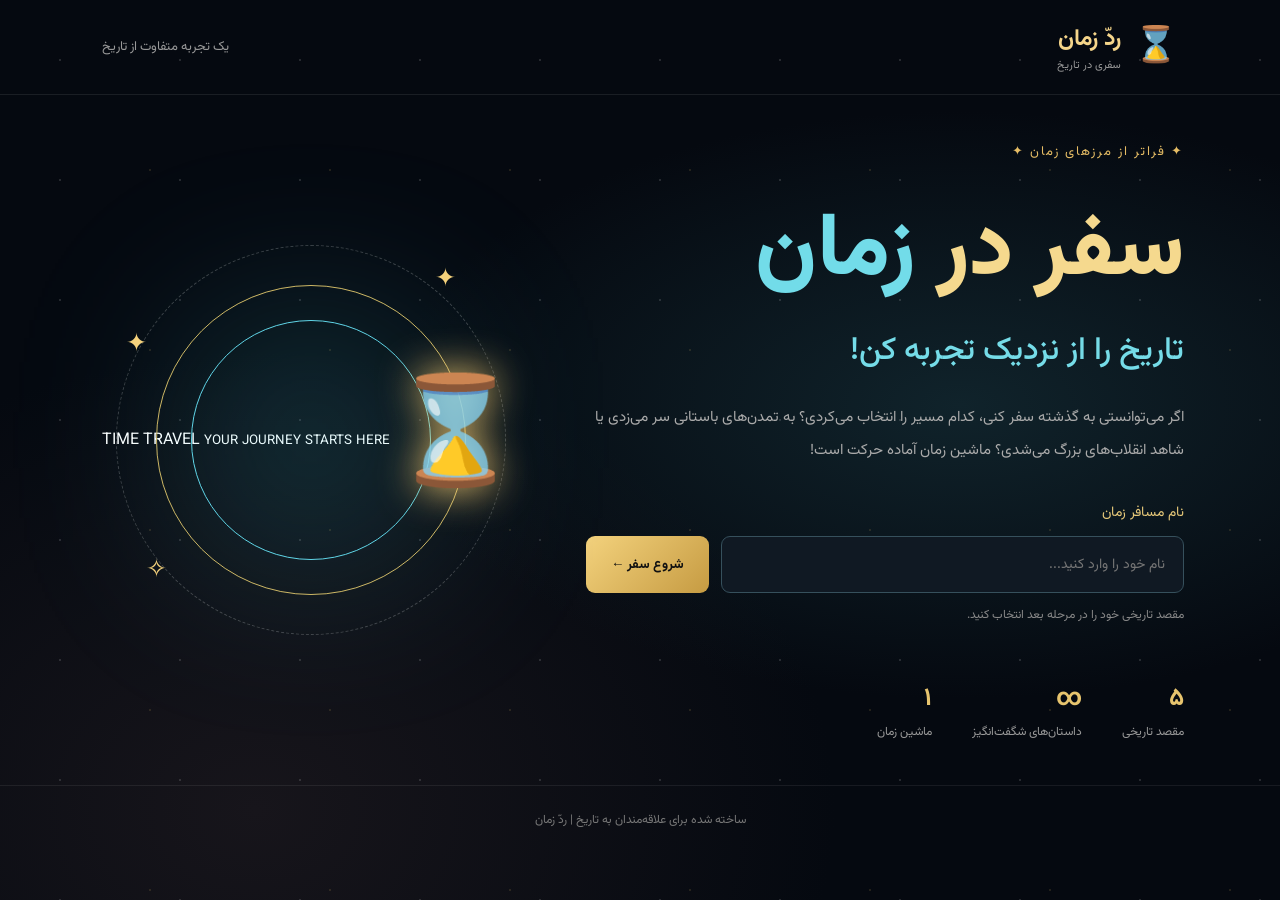
==== index.html @ 2ddf68c1 "stsrt" ====
<!DOCTYPE html>
<html lang="fa" dir="rtl">
<head>
    <meta charset="UTF-8">
    <meta name="viewport" content="width=device-width, initial-scale=1.0">

    <title>ردّ زمان | سفر در تاریخ</title>

    <link rel="stylesheet" href="style.css">
    <script src="javascript/welcome.js" defer></script>
</head>
<style>
    @import url('https://fonts.googleapis.com/css2?family=Vazirmatn:wght@400;500;600;700;800&display=swap');

* {
    margin: 0;
    padding: 0;
    box-sizing: border-box;
}

body {
    font-family: 'Vazirmatn', Tahoma, sans-serif;
    background:
        radial-gradient(ellipse at 75% 45%, #10232b 0%, transparent 42%),
        radial-gradient(ellipse at 20% 90%, #17151b 0%, transparent 40%),
        #050910;

    color: #fff;
    min-height: 100vh;
    overflow-x: hidden;
    position: relative;
}

/* پس زمینه ستاره ای */

body::before {
    content: "";
    position: fixed;
    inset: 0;

    background-image:
        radial-gradient(#ffffff70 1px, transparent 1px),
        radial-gradient(#eac66a70 1px, transparent 1px);

    background-size: 120px 120px, 180px 180px;
    background-position: 0 0, 60px 80px;

    opacity: .3;
    pointer-events: none;
}

/* هدر */

.welcome-header {
    height: 95px;
    padding: 0 8%;
    display: flex;
    justify-content: space-between;
    align-items: center;
    border-bottom: 1px solid #ffffff16;
    position: relative;
    z-index: 2;
}

.brand {
    display: flex;
    align-items: center;
    gap: 13px;
    text-decoration: none;
    color: #f5d58a;
}

.brand-icon {
    font-size: 35px;
}

.brand strong {
    display: block;
    font-size: 23px;
}

.brand small {
    display: block;
    color: #999;
    font-size: 11px;
}

.header-text {
    color: #999;
    font-size: 13px;
}

/* محتوای اصلی */

.welcome-container {
    width: 85%;
    max-width: 1250px;
    min-height: 690px;
    margin: auto;

    display: flex;
    align-items: center;
    justify-content: space-between;
    gap: 60px;

    position: relative;
    z-index: 1;
}

.welcome-content {
    flex: 1;
    max-width: 620px;
}

.eyebrow {
    color: #e6bd65;
    font-size: 13px;
    letter-spacing: 2px;
}

.welcome-content h1 {
    font-size: clamp(50px, 7vw, 88px);
    font-weight: 800;
    margin: 20px 0 5px;
    color: #f5d98e;
}

.welcome-content h1 span {
    color: #72dce9;
}

.welcome-content h2 {
    color: #75dce8;
    font-size: clamp(22px, 3vw, 32px);
    font-weight: 500;
    margin-bottom: 25px;
}

.description {
    color: #aaa;
    font-size: 15px;
    line-height: 2.2;
    margin-bottom: 35px;
}

/* فرم */

#welcomeForm label {
    display: block;
    margin-bottom: 12px;
    color: #e6c879;
    font-size: 14px;
}

.input-group {
    display: flex;
    gap: 12px;
}

.input-group input {
    flex: 1;
    min-width: 0;
    height: 57px;

    background: #101923;
    border: 1px solid #36505c;
    border-radius: 9px;

    color: white;
    padding: 0 18px;
    font-family: inherit;
    font-size: 14px;

    outline: none;
    transition: .3s;
}

.input-group input:focus {
    border-color: #71dce8;
    box-shadow: 0 0 15px #71dce830;
}

.input-group button {
    height: 57px;
    padding: 0 25px;

    background: linear-gradient(135deg, #f3d27d, #c69b42);
    border: none;
    border-radius: 9px;

    color: #111;
    font-family: inherit;
    font-weight: 700;
    cursor: pointer;

    transition: .3s;
}

.input-group button:hover {
    transform: translateY(-4px);
    box-shadow: 0 8px 25px #d8ad5140;
}

.input-group button span {
    margin-right: 8px;
}

#message {
    color: #888;
    font-size: 12px;
    margin-top: 13px;
}

/* آمار */

.features {
    display: flex;
    gap: 40px;
    margin-top: 55px;
}

.features div {
    display: flex;
    flex-direction: column;
    gap: 5px;
}

.features strong {
    color: #e7c46e;
    font-size: 25px;
}

.features span {
    color: #999;
    font-size: 12px;
}

/* ساعت متحرک */

.time-visual {
    width: 430px;
    height: 430px;
    flex-shrink: 0;

    display: flex;
    align-items: center;
    justify-content: center;

    position: relative;
}

.clock-glow {
    position: absolute;
    width: 210px;
    height: 210px;
    background: #4ed8e8;
    filter: blur(100px);
    opacity: .25;
}

.hourglass {
    font-size: 105px;
    z-index: 2;

    filter: drop-shadow(0 0 20px #f4ca70);

    animation: hourglassMove 4s ease-in-out infinite;
}

/* حلقه ها */

.orbit {
    position: absolute;
    border: 1px solid #62d5e7;
    border-radius: 50%;
}

.orbit-one {
    width: 240px;
    height: 240px;
    animation: rotate 12s linear infinite;
}

.orbit-two {
    width: 310px;
    height: 310px;
    border-color: #d5b65e;
    animation: rotateReverse 17s linear infinite;
}

.orbit-three {
    width: 390px;
    height: 390px;
    border-style: dashed;
    border-color: #ffffff35;
    animation: rotate 30s linear infinite;
}

/* ستاره های شناور */

.floating-star {
    position: absolute;
    color: #f5d27c;
    font-size: 25px;
    animation: float 3s ease-in-out infinite;
}

.star-one {
    top: 35px;
    right: 70px;
}

.star-two {
    bottom: 65px;
    left: 50px;
    animation-delay: 1s;
}

.star-three {
    top: 100px;
    left: 30px;
    animation-delay: 2s;
}

/* انیمیشن ها */

@keyframes rotate {
    from {
        transform: rotate(0deg);
    }

    to {
        transform: rotate(360deg);
    }
}

@keyframes rotateReverse {
    from {
        transform: rotate(360deg);
    }

    to {
        transform: rotate(0deg);
    }
}

@keyframes hourglassMove {
    0%, 100% {
        transform: translateY(0) rotate(-8deg);
    }

    50% {
        transform: translateY(-18px) rotate(8deg);
    }
}

@keyframes float {
    0%, 100% {
        transform: translateY(0);
        opacity: .5;
    }

    50% {
        transform: translateY(-18px);
        opacity: 1;
    }
}

/* پایین صفحه */

footer {
    text-align: center;
    padding: 25px;
    color: #777;
    font-size: 12px;
    border-top: 1px solid #ffffff12;
}

/* موبایل و تبلت */

@media (max-width: 900px) {

    .welcome-container {
        flex-direction: column-reverse;
        justify-content: center;
        text-align: center;
        padding: 60px 0;
        gap: 30px;
    }

    .time-visual {
        width: 300px;
        height: 300px;
    }

    .orbit-one {
        width: 170px;
        height: 170px;
    }

    .orbit-two {
        width: 230px;
        height: 230px;
    }

    .orbit-three {
        width: 280px;
        height: 280px;
    }

    .hourglass {
        font-size: 75px;
    }

    .features {
        justify-content: center;
        gap: 25px;
    }

}

@media (max-width: 550px) {

    .welcome-header {
        padding: 0 5%;
        height: 75px;
    }

    .header-text {
        display: none;
    }

    .welcome-container {
        width: 90%;
    }

    .welcome-content h1 {
        font-size: 48px;
    }

    .welcome-content h2 {
        font-size: 21px;
    }

    .description {
        font-size: 13px;
    }

    .input-group {
        flex-direction: column;
    }

    .input-group button {
        width: 100%;
    }

    .features {
        gap: 20px;
    }

    .features strong {
        font-size: 21px;
    }

    .features span {
        font-size: 10px;
    }

}
</style>

<body>

    <header class="welcome-header">
        <a href="welcome.html" class="brand">
            <span class="brand-icon">⌛</span>
            <span>
                <strong>ردّ زمان</strong>
                <small>سفری در تاریخ</small>
            </span>
        </a>

        <span class="header-text">یک تجربه متفاوت از تاریخ</span>
    </header>

    <main class="welcome-container">

        <section class="welcome-content">

            <span class="eyebrow">✦ فراتر از مرزهای زمان ✦</span>

            <h1>
                سفر در <span>زمان</span>
            </h1>

            <h2>
                تاریخ را از نزدیک تجربه کن!
            </h2>

            <p class="description">
                اگر می‌توانستی به گذشته سفر کنی، کدام مسیر را انتخاب می‌کردی؟
                به تمدن‌های باستانی سر می‌زدی یا شاهد انقلاب‌های بزرگ می‌شدی؟
                ماشین زمان آماده حرکت است!
            </p>

            <form id="welcomeForm" action="../index/index.html.html" method="GET">

                <label for="visitorName">نام مسافر زمان</label>

                <div class="input-group">

                    <input
                        type="text"
                        id="visitorName"
                        name="visitorName"
                        placeholder="نام خود را وارد کنید..."
                        maxlength="30"
                        required
                    >

                    <button type="submit">
                        شروع سفر ←
                    </button>

                </div>

                <p id="message" aria-live="polite">
                    مقصد تاریخی خود را در مرحله بعد انتخاب کنید.
                </p>

            </form>

            <div class="features">
                <div>
                    <strong>۵</strong>
                    <span>مقصد تاریخی</span>
                </div>

                <div>
                    <strong>∞</strong>
                    <span>داستان‌های شگفت‌انگیز</span>
                </div>

                <div>
                    <strong>۱</strong>
                    <span>ماشین زمان</span>
                </div>
            </div>

        </section>

        <section class="time-visual">

            <div class="orbit orbit-one"></div>
            <div class="orbit orbit-two"></div>
            <div class="orbit orbit-three"></div>

            <div class="clock-glow"></div>

            <div class="hourglass">
                ⌛
            </div>

            <div class="time-label">
                <span>TIME TRAVEL</span>
                <small>YOUR JOURNEY STARTS HERE</small>
            </div>

            <div class="floating-star star-one">✦</div>
            <div class="floating-star star-two">✧</div>
            <div class="floating-star star-three">✦</div>

        </section>

    </main>

    <footer>
        ساخته شده برای علاقه‌مندان به تاریخ | ردّ زمان
    </footer>
<script>
    // پیدا کردن عناصر صفحه

const welcomeForm = document.querySelector("#welcomeForm");
const visitorName = document.querySelector("#visitorName");
const message = document.querySelector("#message");

// هنگام ارسال فرم

welcomeForm.addEventListener("submit", function (event) {

    // جلوگیری از بارگذاری مجدد صفحه
    event.preventDefault();

    const name = visitorName.value.trim();

    // بررسی خالی نبودن نام
    if (name === "") {
        message.textContent = "لطفاً نام خود را وارد کنید.";
        message.style.color = "#ff7777";
        return;
    }

    // ذخیره نام مسافر
    sessionStorage.setItem("travelerName", name);

    // نمایش پیام خوش آمدگویی
    message.textContent = `خوش آمدی ${name}! ماشین زمان آماده حرکت است...`;
    message.style.color = "#70dce8";

    // افکت خروج
    document.body.style.transition = "opacity 1s";
    document.body.style.opacity = "0";

    // انتقال به صفحه اصلی پروژه
    setTimeout(function () {
        window.location.href = "index.html";
    }, 1000);

});
</script>
</body>
</html>
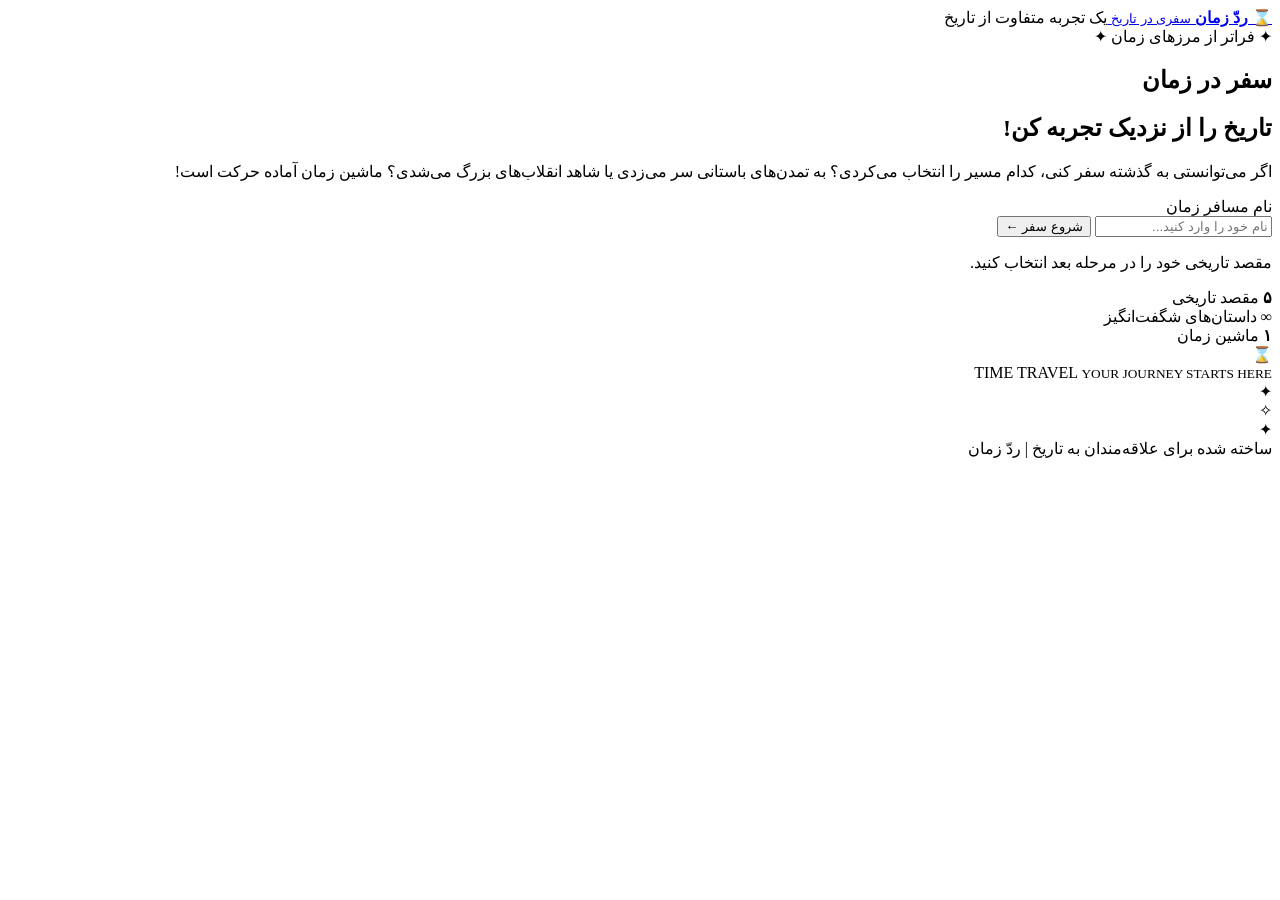
==== commit 03769073: "commit 1" ====
--- a/index.html
+++ b/index.html
@@ -1,622 +1,101 @@
-<!DOCTYPE html>
+<!doctype html>
 <html lang="fa" dir="rtl">
-<head>
-    <meta charset="UTF-8">
-    <meta name="viewport" content="width=device-width, initial-scale=1.0">
+  <head>
+    <meta charset="UTF-8" />
+    <meta name="viewport" content="width=device-width, initial-scale=1.0" />
 
     <title>ردّ زمان | سفر در تاریخ</title>
 
-    <link rel="stylesheet" href="style.css">
+    <link rel="stylesheet" href="style.css" />
     <script src="javascript/welcome.js" defer></script>
-</head>
-<style>
-    @import url('https://fonts.googleapis.com/css2?family=Vazirmatn:wght@400;500;600;700;800&display=swap');
+  </head>
 
-* {
-    margin: 0;
-    padding: 0;
-    box-sizing: border-box;
-}
+  <body>
+    <header class="welcome-header">
+      <a href="welcome.html" class="brand">
+        <span class="brand-icon">⌛</span>
+        <span>
+          <strong>ردّ زمان</strong>
+          <small>سفری در تاریخ</small>
+        </span>
+      </a>
 
-body {
-    font-family: 'Vazirmatn', Tahoma, sans-serif;
-    background:
-        radial-gradient(ellipse at 75% 45%, #10232b 0%, transparent 42%),
-        radial-gradient(ellipse at 20% 90%, #17151b 0%, transparent 40%),
-        #050910;
-
-    color: #fff;
-    min-height: 100vh;
-    overflow-x: hidden;
-    position: relative;
-}
-
-/* پس زمینه ستاره ای */
-
-body::before {
-    content: "";
-    position: fixed;
-    inset: 0;
-
-    background-image:
-        radial-gradient(#ffffff70 1px, transparent 1px),
-        radial-gradient(#eac66a70 1px, transparent 1px);
-
-    background-size: 120px 120px, 180px 180px;
-    background-position: 0 0, 60px 80px;
-
-    opacity: .3;
-    pointer-events: none;
-}
-
-/* هدر */
-
-.welcome-header {
-    height: 95px;
-    padding: 0 8%;
-    display: flex;
-    justify-content: space-between;
-    align-items: center;
-    border-bottom: 1px solid #ffffff16;
-    position: relative;
-    z-index: 2;
-}
-
-.brand {
-    display: flex;
-    align-items: center;
-    gap: 13px;
-    text-decoration: none;
-    color: #f5d58a;
-}
-
-.brand-icon {
-    font-size: 35px;
-}
-
-.brand strong {
-    display: block;
-    font-size: 23px;
-}
-
-.brand small {
-    display: block;
-    color: #999;
-    font-size: 11px;
-}
-
-.header-text {
-    color: #999;
-    font-size: 13px;
-}
-
-/* محتوای اصلی */
-
-.welcome-container {
-    width: 85%;
-    max-width: 1250px;
-    min-height: 690px;
-    margin: auto;
-
-    display: flex;
-    align-items: center;
-    justify-content: space-between;
-    gap: 60px;
-
-    position: relative;
-    z-index: 1;
-}
-
-.welcome-content {
-    flex: 1;
-    max-width: 620px;
-}
-
-.eyebrow {
-    color: #e6bd65;
-    font-size: 13px;
-    letter-spacing: 2px;
-}
-
-.welcome-content h1 {
-    font-size: clamp(50px, 7vw, 88px);
-    font-weight: 800;
-    margin: 20px 0 5px;
-    color: #f5d98e;
-}
-
-.welcome-content h1 span {
-    color: #72dce9;
-}
-
-.welcome-content h2 {
-    color: #75dce8;
-    font-size: clamp(22px, 3vw, 32px);
-    font-weight: 500;
-    margin-bottom: 25px;
-}
-
-.description {
-    color: #aaa;
-    font-size: 15px;
-    line-height: 2.2;
-    margin-bottom: 35px;
-}
-
-/* فرم */
-
-#welcomeForm label {
-    display: block;
-    margin-bottom: 12px;
-    color: #e6c879;
-    font-size: 14px;
-}
-
-.input-group {
-    display: flex;
-    gap: 12px;
-}
-
-.input-group input {
-    flex: 1;
-    min-width: 0;
-    height: 57px;
-
-    background: #101923;
-    border: 1px solid #36505c;
-    border-radius: 9px;
-
-    color: white;
-    padding: 0 18px;
-    font-family: inherit;
-    font-size: 14px;
-
-    outline: none;
-    transition: .3s;
-}
-
-.input-group input:focus {
-    border-color: #71dce8;
-    box-shadow: 0 0 15px #71dce830;
-}
-
-.input-group button {
-    height: 57px;
-    padding: 0 25px;
-
-    background: linear-gradient(135deg, #f3d27d, #c69b42);
-    border: none;
-    border-radius: 9px;
-
-    color: #111;
-    font-family: inherit;
-    font-weight: 700;
-    cursor: pointer;
-
-    transition: .3s;
-}
-
-.input-group button:hover {
-    transform: translateY(-4px);
-    box-shadow: 0 8px 25px #d8ad5140;
-}
-
-.input-group button span {
-    margin-right: 8px;
-}
-
-#message {
-    color: #888;
-    font-size: 12px;
-    margin-top: 13px;
-}
-
-/* آمار */
-
-.features {
-    display: flex;
-    gap: 40px;
-    margin-top: 55px;
-}
-
-.features div {
-    display: flex;
-    flex-direction: column;
-    gap: 5px;
-}
-
-.features strong {
-    color: #e7c46e;
-    font-size: 25px;
-}
-
-.features span {
-    color: #999;
-    font-size: 12px;
-}
-
-/* ساعت متحرک */
-
-.time-visual {
-    width: 430px;
-    height: 430px;
-    flex-shrink: 0;
-
-    display: flex;
-    align-items: center;
-    justify-content: center;
-
-    position: relative;
-}
-
-.clock-glow {
-    position: absolute;
-    width: 210px;
-    height: 210px;
-    background: #4ed8e8;
-    filter: blur(100px);
-    opacity: .25;
-}
-
-.hourglass {
-    font-size: 105px;
-    z-index: 2;
-
-    filter: drop-shadow(0 0 20px #f4ca70);
-
-    animation: hourglassMove 4s ease-in-out infinite;
-}
-
-/* حلقه ها */
-
-.orbit {
-    position: absolute;
-    border: 1px solid #62d5e7;
-    border-radius: 50%;
-}
-
-.orbit-one {
-    width: 240px;
-    height: 240px;
-    animation: rotate 12s linear infinite;
-}
-
-.orbit-two {
-    width: 310px;
-    height: 310px;
-    border-color: #d5b65e;
-    animation: rotateReverse 17s linear infinite;
-}
-
-.orbit-three {
-    width: 390px;
-    height: 390px;
-    border-style: dashed;
-    border-color: #ffffff35;
-    animation: rotate 30s linear infinite;
-}
-
-/* ستاره های شناور */
-
-.floating-star {
-    position: absolute;
-    color: #f5d27c;
-    font-size: 25px;
-    animation: float 3s ease-in-out infinite;
-}
-
-.star-one {
-    top: 35px;
-    right: 70px;
-}
-
-.star-two {
-    bottom: 65px;
-    left: 50px;
-    animation-delay: 1s;
-}
-
-.star-three {
-    top: 100px;
-    left: 30px;
-    animation-delay: 2s;
-}
-
-/* انیمیشن ها */
-
-@keyframes rotate {
-    from {
-        transform: rotate(0deg);
-    }
-
-    to {
-        transform: rotate(360deg);
-    }
-}
-
-@keyframes rotateReverse {
-    from {
-        transform: rotate(360deg);
-    }
-
-    to {
-        transform: rotate(0deg);
-    }
-}
-
-@keyframes hourglassMove {
-    0%, 100% {
-        transform: translateY(0) rotate(-8deg);
-    }
-
-    50% {
-        transform: translateY(-18px) rotate(8deg);
-    }
-}
-
-@keyframes float {
-    0%, 100% {
-        transform: translateY(0);
-        opacity: .5;
-    }
-
-    50% {
-        transform: translateY(-18px);
-        opacity: 1;
-    }
-}
-
-/* پایین صفحه */
-
-footer {
-    text-align: center;
-    padding: 25px;
-    color: #777;
-    font-size: 12px;
-    border-top: 1px solid #ffffff12;
-}
-
-/* موبایل و تبلت */
-
-@media (max-width: 900px) {
-
-    .welcome-container {
-        flex-direction: column-reverse;
-        justify-content: center;
-        text-align: center;
-        padding: 60px 0;
-        gap: 30px;
-    }
-
-    .time-visual {
-        width: 300px;
-        height: 300px;
-    }
-
-    .orbit-one {
-        width: 170px;
-        height: 170px;
-    }
-
-    .orbit-two {
-        width: 230px;
-        height: 230px;
-    }
-
-    .orbit-three {
-        width: 280px;
-        height: 280px;
-    }
-
-    .hourglass {
-        font-size: 75px;
-    }
-
-    .features {
-        justify-content: center;
-        gap: 25px;
-    }
-
-}
-
-@media (max-width: 550px) {
-
-    .welcome-header {
-        padding: 0 5%;
-        height: 75px;
-    }
-
-    .header-text {
-        display: none;
-    }
-
-    .welcome-container {
-        width: 90%;
-    }
-
-    .welcome-content h1 {
-        font-size: 48px;
-    }
-
-    .welcome-content h2 {
-        font-size: 21px;
-    }
-
-    .description {
-        font-size: 13px;
-    }
-
-    .input-group {
-        flex-direction: column;
-    }
-
-    .input-group button {
-        width: 100%;
-    }
-
-    .features {
-        gap: 20px;
-    }
-
-    .features strong {
-        font-size: 21px;
-    }
-
-    .features span {
-        font-size: 10px;
-    }
-
-}
-</style>
-
-<body>
-
-    <header class="welcome-header">
-        <a href="welcome.html" class="brand">
-            <span class="brand-icon">⌛</span>
-            <span>
-                <strong>ردّ زمان</strong>
-                <small>سفری در تاریخ</small>
-            </span>
-        </a>
-
-        <span class="header-text">یک تجربه متفاوت از تاریخ</span>
+      <span class="header-text">یک تجربه متفاوت از تاریخ</span>
     </header>
 
     <main class="welcome-container">
+      <section class="welcome-content">
+        <span class="eyebrow">✦ فراتر از مرزهای زمان ✦</span>
 
-        <section class="welcome-content">
+        <h1>سفر در <span>زمان</span></h1>
 
-            <span class="eyebrow">✦ فراتر از مرزهای زمان ✦</span>
+        <h2>تاریخ را از نزدیک تجربه کن!</h2>
 
-            <h1>
-                سفر در <span>زمان</span>
-            </h1>
+        <p class="description">
+          اگر می‌توانستی به گذشته سفر کنی، کدام مسیر را انتخاب می‌کردی؟ به
+          تمدن‌های باستانی سر می‌زدی یا شاهد انقلاب‌های بزرگ می‌شدی؟ ماشین زمان
+          آماده حرکت است!
+        </p>
 
-            <h2>
-                تاریخ را از نزدیک تجربه کن!
-            </h2>
+        <form id="welcomeForm" action="../index/index.html.html" method="GET">
+          <label for="visitorName">نام مسافر زمان</label>
 
-            <p class="description">
-                اگر می‌توانستی به گذشته سفر کنی، کدام مسیر را انتخاب می‌کردی؟
-                به تمدن‌های باستانی سر می‌زدی یا شاهد انقلاب‌های بزرگ می‌شدی؟
-                ماشین زمان آماده حرکت است!
-            </p>
+          <div class="input-group">
+            <input
+              type="text"
+              id="visitorName"
+              name="visitorName"
+              placeholder="نام خود را وارد کنید..."
+              maxlength="30"
+              required
+            />
 
-            <form id="welcomeForm" action="../index/index.html.html" method="GET">
+            <button type="submit">شروع سفر ←</button>
+          </div>
 
-                <label for="visitorName">نام مسافر زمان</label>
+          <p id="message" aria-live="polite">
+            مقصد تاریخی خود را در مرحله بعد انتخاب کنید.
+          </p>
+        </form>
 
-                <div class="input-group">
+        <div class="features">
+          <div>
+            <strong>۵</strong>
+            <span>مقصد تاریخی</span>
+          </div>
 
-                    <input
-                        type="text"
-                        id="visitorName"
-                        name="visitorName"
-                        placeholder="نام خود را وارد کنید..."
-                        maxlength="30"
-                        required
-                    >
+          <div>
+            <strong>∞</strong>
+            <span>داستان‌های شگفت‌انگیز</span>
+          </div>
 
-                    <button type="submit">
-                        شروع سفر ←
-                    </button>
+          <div>
+            <strong>۱</strong>
+            <span>ماشین زمان</span>
+          </div>
+        </div>
+      </section>
 
-                </div>
+      <section class="time-visual">
+        <div class="orbit orbit-one"></div>
+        <div class="orbit orbit-two"></div>
+        <div class="orbit orbit-three"></div>
 
-                <p id="message" aria-live="polite">
-                    مقصد تاریخی خود را در مرحله بعد انتخاب کنید.
-                </p>
+        <div class="clock-glow"></div>
 
-            </form>
+        <div class="hourglass">⌛</div>
 
-            <div class="features">
-                <div>
-                    <strong>۵</strong>
-                    <span>مقصد تاریخی</span>
-                </div>
+        <div class="time-label">
+          <span>TIME TRAVEL</span>
+          <small>YOUR JOURNEY STARTS HERE</small>
+        </div>
 
-                <div>
-                    <strong>∞</strong>
-                    <span>داستان‌های شگفت‌انگیز</span>
-                </div>
-
-                <div>
-                    <strong>۱</strong>
-                    <span>ماشین زمان</span>
-                </div>
-            </div>
-
-        </section>
-
-        <section class="time-visual">
-
-            <div class="orbit orbit-one"></div>
-            <div class="orbit orbit-two"></div>
-            <div class="orbit orbit-three"></div>
-
-            <div class="clock-glow"></div>
-
-            <div class="hourglass">
-                ⌛
-            </div>
-
-            <div class="time-label">
-                <span>TIME TRAVEL</span>
-                <small>YOUR JOURNEY STARTS HERE</small>
-            </div>
-
-            <div class="floating-star star-one">✦</div>
-            <div class="floating-star star-two">✧</div>
-            <div class="floating-star star-three">✦</div>
-
-        </section>
-
+        <div class="floating-star star-one">✦</div>
+        <div class="floating-star star-two">✧</div>
+        <div class="floating-star star-three">✦</div>
+      </section>
     </main>
 
-    <footer>
-        ساخته شده برای علاقه‌مندان به تاریخ | ردّ زمان
-    </footer>
-<script>
-    // پیدا کردن عناصر صفحه
-
-const welcomeForm = document.querySelector("#welcomeForm");
-const visitorName = document.querySelector("#visitorName");
-const message = document.querySelector("#message");
-
-// هنگام ارسال فرم
-
-welcomeForm.addEventListener("submit", function (event) {
-
-    // جلوگیری از بارگذاری مجدد صفحه
-    event.preventDefault();
-
-    const name = visitorName.value.trim();
-
-    // بررسی خالی نبودن نام
-    if (name === "") {
-        message.textContent = "لطفاً نام خود را وارد کنید.";
-        message.style.color = "#ff7777";
-        return;
-    }
-
-    // ذخیره نام مسافر
-    sessionStorage.setItem("travelerName", name);
-
-    // نمایش پیام خوش آمدگویی
-    message.textContent = `خوش آمدی ${name}! ماشین زمان آماده حرکت است...`;
-    message.style.color = "#70dce8";
-
-    // افکت خروج
-    document.body.style.transition = "opacity 1s";
-    document.body.style.opacity = "0";
-
-    // انتقال به صفحه اصلی پروژه
-    setTimeout(function () {
-        window.location.href = "index.html";
-    }, 1000);
-
-});
-</script>
-</body>
-</html>+    <footer>ساخته شده برای علاقه‌مندان به تاریخ | ردّ زمان</footer>
+  </body>
+</html>
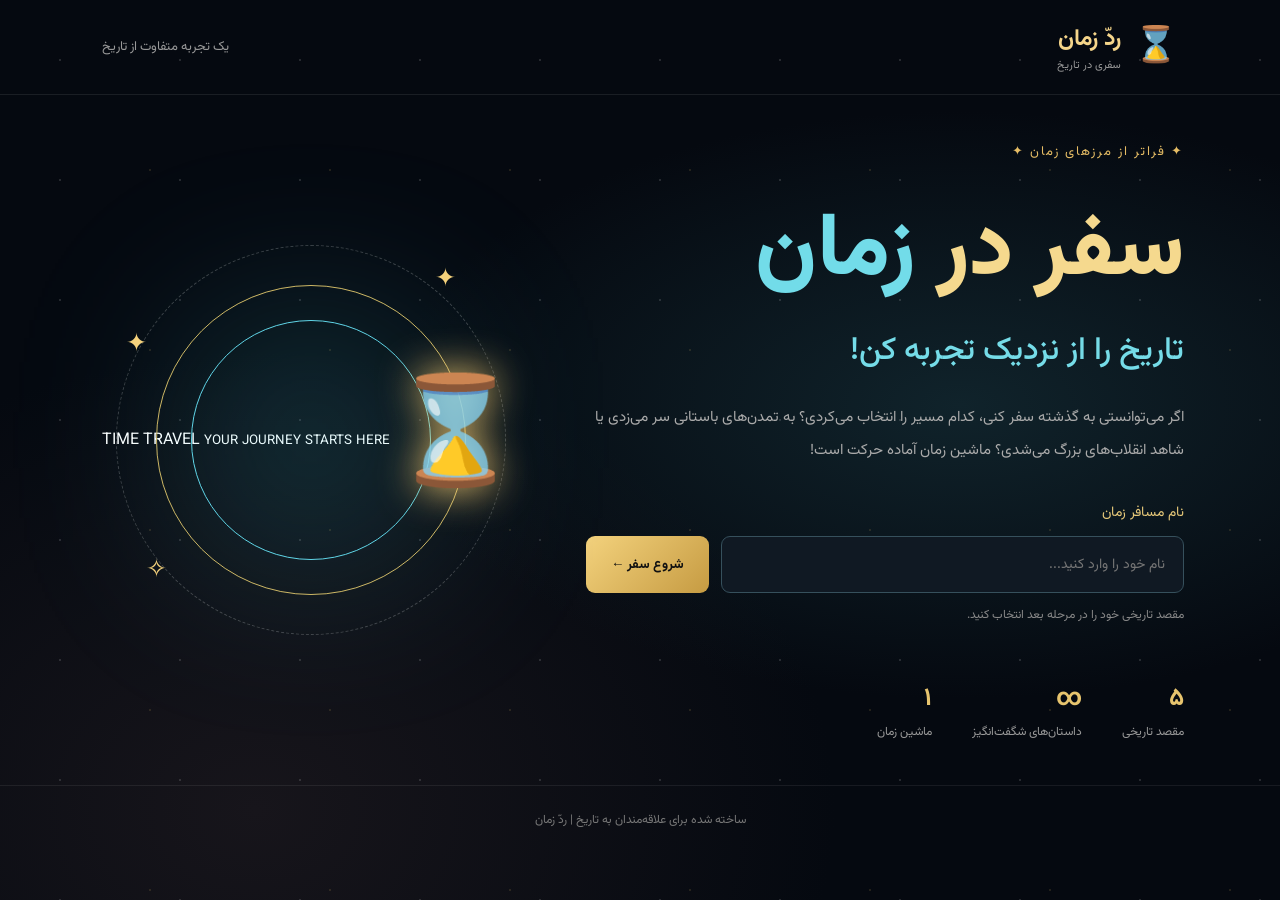
==== commit 7b47b5ab: "commit 3" ====
--- a/index.html
+++ b/index.html
@@ -49,8 +49,9 @@
               maxlength="30"
               required
             />
-
-            <button type="submit">شروع سفر ←</button>
+            <a href="/index/index.html.html"
+              ><button type="submit">شروع سفر ←</button></a
+            >
           </div>
 
           <p id="message" aria-live="polite">
--- a/style.css
+++ b/style.css
@@ -0,0 +1,458 @@
+@import url("https://fonts.googleapis.com/css2?family=Vazirmatn:wght@400;500;600;700;800&display=swap");
+
+* {
+  margin: 0;
+  padding: 0;
+  box-sizing: border-box;
+}
+
+body {
+  font-family: "Vazirmatn", Tahoma, sans-serif;
+  background:
+    radial-gradient(ellipse at 75% 45%, #10232b 0%, transparent 42%),
+    radial-gradient(ellipse at 20% 90%, #17151b 0%, transparent 40%), #050910;
+
+  color: #fff;
+  min-height: 100vh;
+  overflow-x: hidden;
+  position: relative;
+}
+
+/* پس زمینه ستاره ای */
+
+body::before {
+  content: "";
+  position: fixed;
+  inset: 0;
+
+  background-image:
+    radial-gradient(#ffffff70 1px, transparent 1px),
+    radial-gradient(#eac66a70 1px, transparent 1px);
+
+  background-size:
+    120px 120px,
+    180px 180px;
+  background-position:
+    0 0,
+    60px 80px;
+
+  opacity: 0.3;
+  pointer-events: none;
+}
+
+/* هدر */
+
+.welcome-header {
+  height: 95px;
+  padding: 0 8%;
+  display: flex;
+  justify-content: space-between;
+  align-items: center;
+  border-bottom: 1px solid #ffffff16;
+  position: relative;
+  z-index: 2;
+}
+
+.brand {
+  display: flex;
+  align-items: center;
+  gap: 13px;
+  text-decoration: none;
+  color: #f5d58a;
+}
+
+.brand-icon {
+  font-size: 35px;
+}
+
+.brand strong {
+  display: block;
+  font-size: 23px;
+}
+
+.brand small {
+  display: block;
+  color: #999;
+  font-size: 11px;
+}
+
+.header-text {
+  color: #999;
+  font-size: 13px;
+}
+
+/* محتوای اصلی */
+
+.welcome-container {
+  width: 85%;
+  max-width: 1250px;
+  min-height: 690px;
+  margin: auto;
+
+  display: flex;
+  align-items: center;
+  justify-content: space-between;
+  gap: 60px;
+
+  position: relative;
+  z-index: 1;
+}
+
+.welcome-content {
+  flex: 1;
+  max-width: 620px;
+}
+
+.eyebrow {
+  color: #e6bd65;
+  font-size: 13px;
+  letter-spacing: 2px;
+}
+
+.welcome-content h1 {
+  font-size: clamp(50px, 7vw, 88px);
+  font-weight: 800;
+  margin: 20px 0 5px;
+  color: #f5d98e;
+}
+
+.welcome-content h1 span {
+  color: #72dce9;
+}
+
+.welcome-content h2 {
+  color: #75dce8;
+  font-size: clamp(22px, 3vw, 32px);
+  font-weight: 500;
+  margin-bottom: 25px;
+}
+
+.description {
+  color: #aaa;
+  font-size: 15px;
+  line-height: 2.2;
+  margin-bottom: 35px;
+}
+
+/* فرم */
+
+#welcomeForm label {
+  display: block;
+  margin-bottom: 12px;
+  color: #e6c879;
+  font-size: 14px;
+}
+
+.input-group {
+  display: flex;
+  gap: 12px;
+}
+
+.input-group input {
+  flex: 1;
+  min-width: 0;
+  height: 57px;
+
+  background: #101923;
+  border: 1px solid #36505c;
+  border-radius: 9px;
+
+  color: white;
+  padding: 0 18px;
+  font-family: inherit;
+  font-size: 14px;
+
+  outline: none;
+  transition: 0.3s;
+}
+
+.input-group input:focus {
+  border-color: #71dce8;
+  box-shadow: 0 0 15px #71dce830;
+}
+
+.input-group button {
+  height: 57px;
+  padding: 0 25px;
+
+  background: linear-gradient(135deg, #f3d27d, #c69b42);
+  border: none;
+  border-radius: 9px;
+
+  color: #111;
+  font-family: inherit;
+  font-weight: 700;
+  cursor: pointer;
+
+  transition: 0.3s;
+}
+
+.input-group button:hover {
+  transform: translateY(-4px);
+  box-shadow: 0 8px 25px #d8ad5140;
+}
+
+.input-group button span {
+  margin-right: 8px;
+}
+
+#message {
+  color: #888;
+  font-size: 12px;
+  margin-top: 13px;
+}
+
+/* آمار */
+
+.features {
+  display: flex;
+  gap: 40px;
+  margin-top: 55px;
+}
+
+.features div {
+  display: flex;
+  flex-direction: column;
+  gap: 5px;
+}
+
+.features strong {
+  color: #e7c46e;
+  font-size: 25px;
+}
+
+.features span {
+  color: #999;
+  font-size: 12px;
+}
+
+/* ساعت متحرک */
+
+.time-visual {
+  width: 430px;
+  height: 430px;
+  flex-shrink: 0;
+
+  display: flex;
+  align-items: center;
+  justify-content: center;
+
+  position: relative;
+}
+
+.clock-glow {
+  position: absolute;
+  width: 210px;
+  height: 210px;
+  background: #4ed8e8;
+  filter: blur(100px);
+  opacity: 0.25;
+}
+
+.hourglass {
+  font-size: 105px;
+  z-index: 2;
+
+  filter: drop-shadow(0 0 20px #f4ca70);
+
+  animation: hourglassMove 4s ease-in-out infinite;
+}
+
+/* حلقه ها */
+
+.orbit {
+  position: absolute;
+  border: 1px solid #62d5e7;
+  border-radius: 50%;
+}
+
+.orbit-one {
+  width: 240px;
+  height: 240px;
+  animation: rotate 12s linear infinite;
+}
+
+.orbit-two {
+  width: 310px;
+  height: 310px;
+  border-color: #d5b65e;
+  animation: rotateReverse 17s linear infinite;
+}
+
+.orbit-three {
+  width: 390px;
+  height: 390px;
+  border-style: dashed;
+  border-color: #ffffff35;
+  animation: rotate 30s linear infinite;
+}
+
+/* ستاره های شناور */
+
+.floating-star {
+  position: absolute;
+  color: #f5d27c;
+  font-size: 25px;
+  animation: float 3s ease-in-out infinite;
+}
+
+.star-one {
+  top: 35px;
+  right: 70px;
+}
+
+.star-two {
+  bottom: 65px;
+  left: 50px;
+  animation-delay: 1s;
+}
+
+.star-three {
+  top: 100px;
+  left: 30px;
+  animation-delay: 2s;
+}
+
+/* انیمیشن ها */
+
+@keyframes rotate {
+  from {
+    transform: rotate(0deg);
+  }
+
+  to {
+    transform: rotate(360deg);
+  }
+}
+
+@keyframes rotateReverse {
+  from {
+    transform: rotate(360deg);
+  }
+
+  to {
+    transform: rotate(0deg);
+  }
+}
+
+@keyframes hourglassMove {
+  0%,
+  100% {
+    transform: translateY(0) rotate(-8deg);
+  }
+
+  50% {
+    transform: translateY(-18px) rotate(8deg);
+  }
+}
+
+@keyframes float {
+  0%,
+  100% {
+    transform: translateY(0);
+    opacity: 0.5;
+  }
+
+  50% {
+    transform: translateY(-18px);
+    opacity: 1;
+  }
+}
+
+/* پایین صفحه */
+
+footer {
+  text-align: center;
+  padding: 25px;
+  color: #777;
+  font-size: 12px;
+  border-top: 1px solid #ffffff12;
+}
+
+/* موبایل و تبلت */
+
+@media (max-width: 900px) {
+  .welcome-container {
+    flex-direction: column-reverse;
+    justify-content: center;
+    text-align: center;
+    padding: 60px 0;
+    gap: 30px;
+  }
+
+  .time-visual {
+    width: 300px;
+    height: 300px;
+  }
+
+  .orbit-one {
+    width: 170px;
+    height: 170px;
+  }
+
+  .orbit-two {
+    width: 230px;
+    height: 230px;
+  }
+
+  .orbit-three {
+    width: 280px;
+    height: 280px;
+  }
+
+  .hourglass {
+    font-size: 75px;
+  }
+
+  .features {
+    justify-content: center;
+    gap: 25px;
+  }
+}
+
+@media (max-width: 550px) {
+  .welcome-header {
+    padding: 0 5%;
+    height: 75px;
+  }
+
+  .header-text {
+    display: none;
+  }
+
+  .welcome-container {
+    width: 90%;
+  }
+
+  .welcome-content h1 {
+    font-size: 48px;
+  }
+
+  .welcome-content h2 {
+    font-size: 21px;
+  }
+
+  .description {
+    font-size: 13px;
+  }
+
+  .input-group {
+    flex-direction: column;
+  }
+
+  .input-group button {
+    width: 100%;
+  }
+
+  .features {
+    gap: 20px;
+  }
+
+  .features strong {
+    font-size: 21px;
+  }
+
+  .features span {
+    font-size: 10px;
+  }
+}
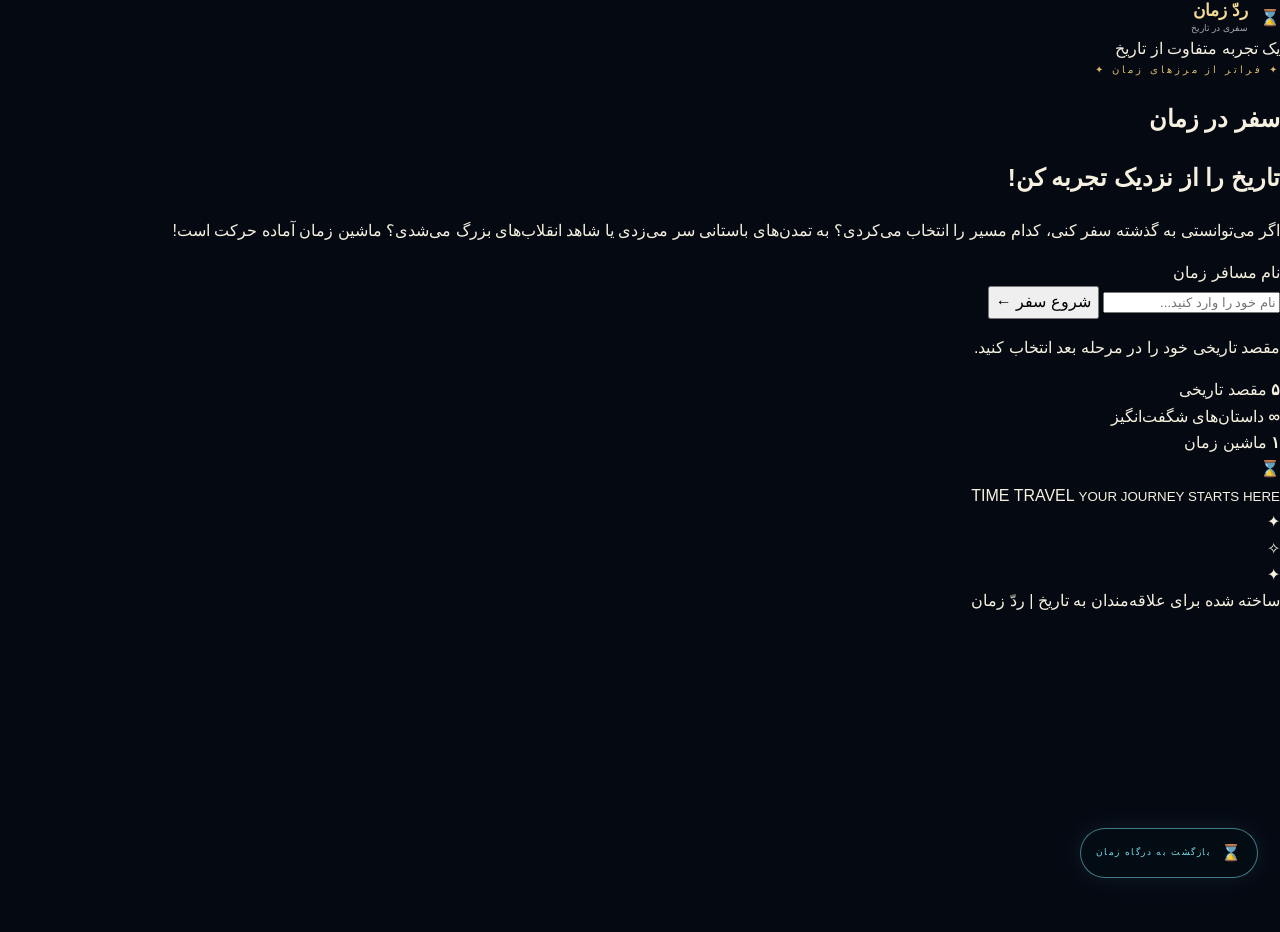
==== commit b67993ae: "fix welcome" ====
--- a/index.html
+++ b/index.html
@@ -1,102 +1,123 @@
-<!doctype html>
+<!DOCTYPE html>
 <html lang="fa" dir="rtl">
-  <head>
-    <meta charset="UTF-8" />
-    <meta name="viewport" content="width=device-width, initial-scale=1.0" />
+<head>
+    <meta charset="UTF-8">
+    <meta name="viewport" content="width=device-width, initial-scale=1.0">
 
     <title>ردّ زمان | سفر در تاریخ</title>
 
-    <link rel="stylesheet" href="style.css" />
-    <script src="javascript/welcome.js" defer></script>
-  </head>
+    <link rel="stylesheet" href="index/style.css">
+<script src="index/script.js" defer></script>
+</head>
 
-  <body>
+<body>
+
     <header class="welcome-header">
-      <a href="welcome.html" class="brand">
-        <span class="brand-icon">⌛</span>
-        <span>
-          <strong>ردّ زمان</strong>
-          <small>سفری در تاریخ</small>
-        </span>
-      </a>
+        <a href="welcome.html" class="brand">
+            <span class="brand-icon">⌛</span>
+            <span>
+                <strong>ردّ زمان</strong>
+                <small>سفری در تاریخ</small>
+            </span>
+        </a>
 
-      <span class="header-text">یک تجربه متفاوت از تاریخ</span>
+        <span class="header-text">یک تجربه متفاوت از تاریخ</span>
     </header>
 
     <main class="welcome-container">
-      <section class="welcome-content">
-        <span class="eyebrow">✦ فراتر از مرزهای زمان ✦</span>
 
-        <h1>سفر در <span>زمان</span></h1>
+        <section class="welcome-content">
 
-        <h2>تاریخ را از نزدیک تجربه کن!</h2>
+            <span class="eyebrow">✦ فراتر از مرزهای زمان ✦</span>
 
-        <p class="description">
-          اگر می‌توانستی به گذشته سفر کنی، کدام مسیر را انتخاب می‌کردی؟ به
-          تمدن‌های باستانی سر می‌زدی یا شاهد انقلاب‌های بزرگ می‌شدی؟ ماشین زمان
-          آماده حرکت است!
-        </p>
+            <h1>
+                سفر در <span>زمان</span>
+            </h1>
 
-        <form id="welcomeForm" action="../index/index.html.html" method="GET">
-          <label for="visitorName">نام مسافر زمان</label>
+            <h2>
+                تاریخ را از نزدیک تجربه کن!
+            </h2>
 
-          <div class="input-group">
-            <input
-              type="text"
-              id="visitorName"
-              name="visitorName"
-              placeholder="نام خود را وارد کنید..."
-              maxlength="30"
-              required
-            />
-            <a href="/index/index.html.html"
-              ><button type="submit">شروع سفر ←</button></a
-            >
-          </div>
+            <p class="description">
+                اگر می‌توانستی به گذشته سفر کنی، کدام مسیر را انتخاب می‌کردی؟
+                به تمدن‌های باستانی سر می‌زدی یا شاهد انقلاب‌های بزرگ می‌شدی؟
+                ماشین زمان آماده حرکت است!
+            </p>
 
-          <p id="message" aria-live="polite">
-            مقصد تاریخی خود را در مرحله بعد انتخاب کنید.
-          </p>
-        </form>
+            <form id="welcomeForm" action="index/index.html.html" method="GET">
 
-        <div class="features">
-          <div>
-            <strong>۵</strong>
-            <span>مقصد تاریخی</span>
-          </div>
+                <label for="visitorName">نام مسافر زمان</label>
 
-          <div>
-            <strong>∞</strong>
-            <span>داستان‌های شگفت‌انگیز</span>
-          </div>
+                <div class="input-group">
 
-          <div>
-            <strong>۱</strong>
-            <span>ماشین زمان</span>
-          </div>
-        </div>
-      </section>
+                    <input
+                        type="text"
+                        id="visitorName"
+                        name="visitorName"
+                        placeholder="نام خود را وارد کنید..."
+                        maxlength="30"
+                        required
+                    >
 
-      <section class="time-visual">
-        <div class="orbit orbit-one"></div>
-        <div class="orbit orbit-two"></div>
-        <div class="orbit orbit-three"></div>
+                    <button type="submit">
+                        شروع سفر ←
+                    </button>
 
-        <div class="clock-glow"></div>
+                </div>
 
-        <div class="hourglass">⌛</div>
+                <p id="message" aria-live="polite">
+                    مقصد تاریخی خود را در مرحله بعد انتخاب کنید.
+                </p>
 
-        <div class="time-label">
-          <span>TIME TRAVEL</span>
-          <small>YOUR JOURNEY STARTS HERE</small>
-        </div>
+            </form>
 
-        <div class="floating-star star-one">✦</div>
-        <div class="floating-star star-two">✧</div>
-        <div class="floating-star star-three">✦</div>
-      </section>
+            <div class="features">
+                <div>
+                    <strong>۵</strong>
+                    <span>مقصد تاریخی</span>
+                </div>
+
+                <div>
+                    <strong>∞</strong>
+                    <span>داستان‌های شگفت‌انگیز</span>
+                </div>
+
+                <div>
+                    <strong>۱</strong>
+                    <span>ماشین زمان</span>
+                </div>
+            </div>
+
+        </section>
+
+        <section class="time-visual">
+
+            <div class="orbit orbit-one"></div>
+            <div class="orbit orbit-two"></div>
+            <div class="orbit orbit-three"></div>
+
+            <div class="clock-glow"></div>
+
+            <div class="hourglass">
+                ⌛
+            </div>
+
+            <div class="time-label">
+                <span>TIME TRAVEL</span>
+                <small>YOUR JOURNEY STARTS HERE</small>
+            </div>
+
+            <div class="floating-star star-one">✦</div>
+            <div class="floating-star star-two">✧</div>
+            <div class="floating-star star-three">✦</div>
+
+        </section>
+
     </main>
 
-    <footer>ساخته شده برای علاقه‌مندان به تاریخ | ردّ زمان</footer>
-  </body>
-</html>
+    <footer>
+        ساخته شده برای علاقه‌مندان به تاریخ | ردّ زمان
+    </footer>
+
+</body>
+</html>
--- a/index/style.css
+++ b/index/style.css
@@ -0,0 +1,3315 @@
+:root {
+  --bg:#050912;
+  --panel:#0b1421;
+  --panel2:#101d2c;
+  --text:#f5f0df;
+  --muted:#a8a9ad;
+  --gold:#d9b86b;
+  --gold2:#f2d995;
+  --cyan:#75dce9;
+  --line:rgba(217,184,107,.32);
+  --shadow:0 18px 55px rgba(0,0,0,.4)
+}
+
+* {
+  box-sizing:border-box
+}
+
+html {
+  scroll-behavior:smooth;
+  scroll-padding-top:100px
+}
+
+body {
+  margin:0;
+  background:var(--bg);
+  color:var(--text);
+  font-family:"DM Sans",sans-serif;
+  line-height:1.65;
+  overflow-x:hidden
+}
+
+body.light-theme {
+  --bg:#f3efe5;
+  --panel:#fffaf0;
+  --panel2:#eee6d5;
+  --text:#1c2630;
+  --muted:#626a70;
+  --line:rgba(133,101,39,.28);
+  --shadow:0 18px 45px rgba(40,30,10,.12)
+}
+
+a {
+  color:inherit;
+  text-decoration:none
+}
+
+button {
+  font:inherit
+}
+
+.scroll-progress {
+  position:fixed;
+  z-index:1000;
+  top:0;
+  left:0;
+  width:0;
+  height:3px;
+  background:linear-gradient(90deg,var(--gold),var(--cyan))
+}
+
+.site-header {
+  height:84px;
+  padding:0 clamp(20px,4vw,64px);
+  display:flex;
+  align-items:center;
+  gap:28px;
+  position:sticky;
+  top:0;
+  z-index:1000;
+  background:rgba(5,9,18,.96);
+  box-shadow:0 8px 24px rgba(0,0,0,.16);
+  border-bottom:1px solid rgba(217,184,107,.15);
+  backdrop-filter:blur(18px)
+}
+
+.light-theme .site-header {
+  background:rgba(243,239,229,.93)
+}
+
+.brand {
+  display:flex;
+  align-items:center;
+  gap:12px;
+  flex-shrink:0
+}
+
+.brand-mark {
+  font-size:35px;
+  color:var(--gold)
+}
+
+.brand strong {
+  display:block;
+  font:600 17px Cinzel,serif;
+  letter-spacing:3px;
+  color:var(--gold2)
+}
+
+.brand small {
+  display:block;
+  font-size:9px;
+  letter-spacing:2px;
+  color:var(--muted)
+}
+
+.main-nav {
+  display:flex;
+  align-items:center;
+  justify-content:center;
+  gap:clamp(12px,2vw,30px);
+  margin:auto
+}
+
+.main-nav a {
+  font-size:10px;
+  letter-spacing:1.2px;
+  text-transform:uppercase;
+  color:var(--muted);
+  white-space:nowrap;
+  transition:.25s
+}
+
+.main-nav a:hover,.main-nav a.active {
+  color:var(--gold2)
+}
+
+.main-nav a.active:after {
+  content:"";
+  display:block;
+  height:1px;
+  background:var(--gold);
+  margin-top:8px
+}
+
+.header-cta,.primary-button {
+  border:1px solid var(--cyan);
+  padding:11px 17px;
+  border-radius:7px;
+  color:var(--cyan);
+  font-size:10px;
+  letter-spacing:1.2px;
+  text-transform:uppercase;
+  white-space:nowrap;
+  transition:.25s
+}
+
+.header-cta span,.primary-button span {
+  font-size:16px;
+  margin-left:8px
+}
+
+.header-cta:hover,.primary-button:hover {
+  background:var(--cyan);
+  color:#07111a;
+  box-shadow:0 0 25px rgba(117,220,233,.25)
+}
+
+.theme-toggle,.menu-toggle {
+  border:1px solid var(--line);
+  background:transparent;
+  color:var(--gold);
+  width:42px;
+  height:42px;
+  border-radius:8px;
+  font-size:22px;
+  cursor:pointer
+}
+
+.menu-toggle {
+  display:none
+}
+
+.hero {
+  text-align:center;
+  min-height:485px;
+  padding:74px 20px 65px;
+  position:relative;
+  overflow:hidden;
+  display:flex;
+  align-items:center;
+  flex-direction:column;
+  justify-content:center
+}
+
+.hero-grid {
+  position:absolute;
+  inset:0;
+  opacity:.2;
+  background-image:linear-gradient(rgba(117,220,233,.1) 1px,transparent 1px),linear-gradient(90deg,rgba(117,220,233,.1) 1px,transparent 1px);
+  background-size:55px 55px;
+  mask-image:linear-gradient(transparent,#000 35%,#000 80%,transparent)
+}
+
+.hero>*:not(.hero-grid) {
+  position:relative
+}
+
+.eyebrow {
+  font-size:10px;
+  letter-spacing:3px;
+  color:var(--gold);
+  text-transform:uppercase;
+  display:flex;
+  align-items:center;
+  gap:14px
+}
+
+.eyebrow span {
+  display:inline-block;
+  width:50px;
+  height:1px;
+  background:var(--gold);
+  opacity:.7
+}
+
+.hero h1 {
+  font:500 clamp(40px,7vw,78px)/1.1 Cinzel,serif;
+  letter-spacing:3px;
+  margin:14px 0 0;
+  color:var(--gold2);
+  text-shadow:0 0 35px rgba(217,184,107,.15)
+}
+
+.hero-subtitle {
+  font:500 clamp(19px,3vw,32px) Cinzel,serif;
+  letter-spacing:7px;
+  color:var(--cyan);
+  margin:0
+}
+
+.hero-translation {
+  font:italic 18px Georgia,serif;
+  color:var(--gold);
+  margin:14px 0 0
+}
+
+.hero-copy {
+  max-width:610px;
+  color:var(--muted);
+  font-size:14px;
+  margin:18px auto 22px
+}
+
+.text-link {
+  font-size:10px;
+  letter-spacing:2px;
+  color:var(--cyan)
+}
+
+.text-link span {
+  font-size:17px;
+  margin-left:10px
+}
+
+.section-wrap {
+  width:min(1200px,calc(100% - 48px));
+  margin:0 auto;
+  padding:65px 0
+}
+
+.section-heading {
+  display:flex;
+  align-items:end;
+  justify-content:space-between;
+  gap:30px;
+  margin-bottom:28px
+}
+
+.section-heading h2,.next-era h2 {
+  font:500 clamp(26px,4vw,42px) Cinzel,serif;
+  margin:7px 0 0
+}
+
+.section-heading>p {
+  max-width:360px;
+  color:var(--muted);
+  font-size:13px;
+  margin:0 0 4px
+}
+
+.section-heading .eyebrow {
+  margin:0
+}
+
+.era-grid {
+  display:grid;
+  grid-template-columns:repeat(6,1fr);
+  gap:17px
+}
+
+.era-card {
+  height:300px;
+  position:relative;
+  overflow:hidden;
+  border:1px solid var(--gold);
+  border-radius:13px;
+  grid-column:span 2;
+  box-shadow:var(--shadow);
+  isolation:isolate;
+  transition:transform .35s,border-color .35s
+}
+
+.era-card:nth-child(4),.era-card:nth-child(5) {
+  grid-column:span 3;
+  height:265px
+}
+
+.era-card:before {
+  content:"";
+  position:absolute;
+  z-index:-1;
+  inset:0;
+  background:linear-gradient(0deg,rgba(2,6,12,.97),rgba(2,6,12,.08) 80%)
+}
+
+.era-card img {
+  position:absolute;
+  z-index:-2;
+  width:100%;
+  height:100%;
+  object-fit:cover;
+  transition:transform .7s
+}
+
+.era-card:hover {
+  transform:translateY(-6px);
+  border-color:var(--cyan)
+}
+
+.era-card:hover img {
+  transform:scale(1.07)
+}
+
+.card-number {
+  position:absolute;
+  top:17px;
+  left:17px;
+  border:1px solid var(--gold);
+  border-radius:50%;
+  width:35px;
+  height:35px;
+  display:grid;
+  place-items:center;
+  font:16px Cinzel;
+  color:var(--gold2);
+  background:rgba(0,0,0,.35)
+}
+
+.card-arrow {
+  position:absolute;
+  right:18px;
+  bottom:17px;
+  border:1px solid var(--cyan);
+  color:var(--cyan);
+  border-radius:50%;
+  width:38px;
+  height:38px;
+  display:grid;
+  place-items:center;
+  font-size:20px;
+  transition:.25s
+}
+
+.era-card:hover .card-arrow {
+  background:var(--cyan);
+  color:#061019
+}
+
+.card-content {
+  position:absolute;
+  left:20px;
+  right:60px;
+  bottom:18px
+}
+
+.card-kicker {
+  font-size:9px;
+  letter-spacing:2px;
+  color:var(--cyan);
+  margin:0 0 6px
+}
+
+.card-content h3 {
+  font:600 clamp(17px,2vw,23px)/1.22 Cinzel,serif;
+  margin:0 0 8px;
+  color:var(--gold2)
+}
+
+.card-content>p:last-child {
+  font-size:11px;
+  line-height:1.5;
+  color:#d0d0cd;
+  margin:0;
+  max-width:380px
+}
+
+.quote-band {
+  display:flex;
+  align-items:center;
+  justify-content:center;
+  gap:25px;
+  padding:25px 20px;
+  border-top:1px solid var(--line);
+  border-bottom:1px solid var(--line);
+  color:var(--gold);
+  font:11px Cinzel;
+  letter-spacing:3px;
+  text-align:center
+}
+
+.quote-band p {
+  margin:0
+}
+
+.quote-band em {
+  color:var(--cyan);
+  font-style:normal
+}
+
+.quote-star {
+  font-size:20px
+}
+
+.site-footer {
+  background:#03060c;
+  border-top:1px solid var(--line);
+  padding:35px clamp(24px,5vw,70px) 18px
+}
+
+.light-theme .site-footer {
+  background:#e8e0d0
+}
+
+.footer-top {
+  display:grid;
+  grid-template-columns:1fr 1.2fr 2fr;
+  gap:25px;
+  align-items:center;
+  padding-bottom:28px
+}
+
+.footer-top>p {
+  font-size:12px;
+  color:var(--muted);
+  max-width:250px
+}
+
+.footer-links {
+  display:flex;
+  justify-content:flex-end;
+  flex-wrap:wrap;
+  gap:15px
+}
+
+.footer-links a,.footer-bottom {
+  font-size:10px;
+  color:var(--muted)
+}
+
+.footer-links a:hover,.footer-bottom a {
+  color:var(--gold)
+}
+
+.footer-bottom {
+  border-top:1px solid var(--line);
+  padding-top:15px;
+  display:flex;
+  justify-content:space-between;
+  gap:20px
+}
+
+.detail-hero {
+  min-height:520px;
+  position:relative;
+  background-image:var(--hero-image);
+  background-size:cover;
+  background-position:center;
+  display:flex;
+  align-items:center;
+  padding:65px max(7vw,24px)
+}
+
+.detail-overlay {
+  position:absolute;
+  inset:0;
+  background:linear-gradient(90deg,rgba(3,7,13,.96),rgba(3,7,13,.72) 50%,rgba(3,7,13,.2)),linear-gradient(0deg,rgba(3,7,13,.6),transparent)
+}
+
+.detail-hero-content {
+  position:relative;
+  max-width:760px
+}
+
+.detail-period {
+  font-size:11px;
+  letter-spacing:3px;
+  color:var(--cyan);
+  margin:25px 0 10px
+}
+
+.detail-hero h1 {
+  font:500 clamp(38px,6vw,68px)/1.12 Cinzel,serif;
+  color:var(--gold2);
+  margin:0 0 18px
+}
+
+.detail-hero-content>p:not(.eyebrow):not(.detail-period) {
+  font-size:16px;
+  color:#e0dfd8;
+  max-width:620px;
+  margin-bottom:30px
+}
+
+.detail-intro {
+  padding-bottom:30px
+}
+
+.decorative-number {
+  font-size:50px;
+  color:var(--gold)
+}
+
+.intro-text {
+  font:18px/1.9 Georgia,serif;
+  color:var(--muted);
+  max-width:950px;
+  margin:0
+}
+
+.info-grid {
+  display:grid;
+  grid-template-columns:repeat(3,1fr);
+  gap:14px
+}
+
+.info-card {
+  position:relative;
+  padding:25px 22px 24px;
+  background:linear-gradient(145deg,var(--panel2),var(--panel));
+  border:1px solid var(--line);
+  border-radius:9px;
+  min-height:180px;
+  transition:.3s
+}
+
+.info-card:hover {
+  transform:translateY(-5px);
+  border-color:var(--cyan)
+}
+
+.info-index {
+  font:12px Cinzel;
+  color:var(--cyan);
+  letter-spacing:2px
+}
+
+.info-card h3 {
+  font:500 19px Cinzel;
+  color:var(--gold2);
+  margin:12px 0 8px
+}
+
+.info-card p {
+  font-size:12px;
+  color:var(--muted);
+  margin:0
+}
+
+.timeline-section {
+  background:var(--panel);
+  border-top:1px solid var(--line);
+  border-bottom:1px solid var(--line)
+}
+
+.timeline {
+  max-width:850px;
+  margin:35px auto 0;
+  position:relative
+}
+
+.timeline:before {
+  content:"";
+  position:absolute;
+  left:104px;
+  top:5px;
+  bottom:5px;
+  width:1px;
+  background:linear-gradient(var(--gold),var(--cyan))
+}
+
+.timeline-item {
+  display:grid;
+  grid-template-columns:85px 1fr;
+  gap:40px;
+  position:relative;
+  padding:0 0 26px
+}
+
+.timeline-item:before {
+  content:"";
+  position:absolute;
+  left:99px;
+  top:6px;
+  width:11px;
+  height:11px;
+  border:1px solid var(--cyan);
+  border-radius:50%;
+  background:var(--panel)
+}
+
+.timeline-item span {
+  font:12px Cinzel;
+  color:var(--gold)
+}
+
+.timeline-item p {
+  margin:0;
+  color:var(--muted);
+  font-size:13px
+}
+
+.gallery-grid {
+  display:grid;
+  grid-template-columns:repeat(3,1fr);
+  gap:16px
+}
+
+.gallery-item {
+  padding:0;
+  border:1px solid var(--line);
+  border-radius:9px;
+  overflow:hidden;
+  background:var(--panel);
+  position:relative;
+  cursor:zoom-in;
+  height:220px
+}
+
+.gallery-item img {
+  width:100%;
+  height:100%;
+  object-fit:cover;
+  transition:transform .5s
+}
+
+.gallery-item:hover img {
+  transform:scale(1.07)
+}
+
+.gallery-item span {
+  position:absolute;
+  bottom:0;
+  left:0;
+  right:0;
+  padding:14px;
+  text-align:left;
+  font-size:9px;
+  letter-spacing:2px;
+  color:white;
+  background:linear-gradient(transparent,rgba(0,0,0,.8));
+  opacity:0;
+  transition:.25s
+}
+
+.gallery-item:hover span {
+  opacity:1
+}
+
+.next-era {
+  text-align:center;
+  padding-top:35px;
+  padding-bottom:75px
+}
+
+.next-era .eyebrow {
+  justify-content:center
+}
+
+.next-era h2 {
+  margin-bottom:25px
+}
+
+.lightbox {
+  display:none;
+  position:fixed;
+  inset:0;
+  z-index:200;
+  background:rgba(0,0,0,.94);
+  align-items:center;
+  justify-content:center;
+  padding:60px 8vw
+}
+
+.lightbox.open {
+  display:flex
+}
+
+.lightbox img {
+  max-width:min(100%,1100px);
+  max-height:80vh;
+  object-fit:contain;
+  box-shadow:0 15px 70px #000
+}
+
+.lightbox button {
+  position:absolute;
+  background:transparent;
+  border:1px solid rgba(255,255,255,.4);
+  color:white;
+  border-radius:50%;
+  width:44px;
+  height:44px;
+  font-size:27px;
+  cursor:pointer
+}
+
+.lightbox-close {
+  top:25px;
+  right:30px
+}
+
+.lightbox-prev {
+  left:25px
+}
+
+.lightbox-next {
+  right:25px
+}
+
+.lightbox-count {
+  position:absolute;
+  bottom:15px;
+  color:#ccc;
+  font-size:12px
+}
+
+@media(max-width:1100px) {
+  .site-header {
+  gap:15px
+}
+
+.main-nav {
+  gap:12px
+}
+
+.main-nav a {
+  font-size:9px
+}
+
+.header-cta {
+  display:none
+}
+
+.era-card {
+  height:270px
+}
+
+
+}
+
+@media(max-width:850px) {
+  .site-header {
+  height:72px
+}
+
+.menu-toggle {
+  display:block;
+  margin-left:auto
+}
+
+.main-nav {
+  display:none;
+  position:absolute;
+  top:100%;
+  left:0;
+  right:0;
+  z-index:1001;
+  max-height:calc(100vh - 72px);
+  overflow-y:auto;
+  background:var(--panel);
+  padding:20px;
+  flex-direction:column;
+  align-items:stretch;
+  border-bottom:1px solid var(--line);
+  box-shadow:0 14px 28px rgba(0,0,0,.28)
+}
+
+.main-nav.open {
+  display:flex
+}
+
+.main-nav a {
+  padding:9px 5px;
+  font-size:11px
+}
+
+.main-nav a.active:after {
+  display:none
+}
+
+.theme-toggle {
+  width:38px;
+  height:38px
+}
+
+.era-grid {
+  grid-template-columns:repeat(2,1fr)
+}
+
+.era-card,.era-card:nth-child(4),.era-card:nth-child(5) {
+  grid-column:span 1;
+  height:280px
+}
+
+.era-card:last-child {
+  grid-column:span 2
+}
+
+.footer-top {
+  grid-template-columns:1fr 1fr
+}
+
+.footer-links {
+  grid-column:1/-1;
+  justify-content:flex-start
+}
+
+.info-grid {
+  grid-template-columns:repeat(2,1fr)
+}
+
+
+}
+
+@media(max-width:560px) {
+  .brand strong {
+  font-size:14px
+}
+
+.brand-mark {
+  font-size:29px
+}
+
+.brand small {
+  font-size:8px
+}
+
+.hero {
+  min-height:430px;
+  padding-top:55px
+}
+
+.hero h1 {
+  font-size:39px;
+  letter-spacing:1px
+}
+
+.hero-subtitle {
+  letter-spacing:4px
+}
+
+.hero-translation {
+  font-size:15px
+}
+
+.section-wrap {
+  width:calc(100% - 34px);
+  padding:48px 0
+}
+
+.section-heading {
+  display:block
+}
+
+.section-heading>p {
+  margin-top:12px
+}
+
+.era-grid {
+  grid-template-columns:1fr
+}
+
+.era-card,.era-card:nth-child(4),.era-card:nth-child(5),.era-card:last-child {
+  grid-column:span 1;
+  height:270px
+}
+
+.quote-band {
+  gap:10px;
+  font-size:9px;
+  letter-spacing:1.5px
+}
+
+.quote-star {
+  font-size:15px
+}
+
+.footer-top {
+  grid-template-columns:1fr
+}
+
+.footer-top>p {
+  margin:0
+}
+
+.footer-links {
+  grid-column:auto;
+  justify-content:flex-start;
+  gap:12px
+}
+
+.footer-bottom {
+  font-size:9px
+}
+
+.detail-hero {
+  min-height:500px;
+  padding:55px 23px
+}
+
+.detail-hero h1 {
+  font-size:39px
+}
+
+.detail-hero-content>p:not(.eyebrow):not(.detail-period) {
+  font-size:14px
+}
+
+.info-grid,.gallery-grid {
+  grid-template-columns:1fr
+}
+
+.info-card {
+  min-height:unset
+}
+
+.gallery-item {
+  height:220px
+}
+
+.timeline:before {
+  left:82px
+}
+
+.timeline-item {
+  grid-template-columns:65px 1fr;
+  gap:35px
+}
+
+.timeline-item:before {
+  left:77px
+}
+
+.timeline-item p {
+  font-size:12px
+}
+
+.lightbox {
+  padding:55px 18px
+}
+
+.lightbox-prev {
+  left:8px
+}
+
+.lightbox-next {
+  right:8px
+}
+
+
+}
+
+/* Enhanced curated gallery */
+.gallery-tools {
+  display:flex;
+  align-items:center;
+  justify-content:space-between;
+  gap:16px;
+  flex-wrap:wrap;
+  margin:0 0 22px;
+  padding:15px;
+  border:1px solid var(--line);
+  background:var(--panel);
+  border-radius:10px
+}
+
+.gallery-search-wrap {
+  display:flex;
+  align-items:center;
+  gap:9px;
+  color:var(--gold);
+  font-size:20px;
+  min-width:220px;
+  flex:1
+}
+
+.gallery-search {
+  width:100%;
+  background:transparent;
+  border:0;
+  outline:0;
+  color:var(--text);
+  font:13px "DM Sans",sans-serif
+}
+
+.gallery-search::placeholder {
+  color:var(--muted)
+}
+
+.gallery-filters {
+  display:flex;
+  gap:7px;
+  flex-wrap:wrap
+}
+
+.filter-chip {
+  border:1px solid var(--line);
+  background:transparent;
+  color:var(--muted);
+  border-radius:30px;
+  padding:8px 12px;
+  font-size:10px;
+  cursor:pointer;
+  transition:.2s
+}
+
+.filter-chip:hover,.filter-chip.active {
+  border-color:var(--cyan);
+  color:var(--cyan);
+  background:rgba(117,220,233,.08)
+}
+
+.gallery-results {
+  font-size:10px;
+  letter-spacing:1px;
+  color:var(--muted);
+  white-space:nowrap
+}
+
+.gallery-item {
+  height:250px;
+  text-align:left
+}
+
+.gallery-item[hidden] {
+  display:none
+}
+
+.gallery-caption {
+  position:absolute;
+  left:0;
+  right:0;
+  bottom:0;
+  padding:38px 14px 14px;
+  background:linear-gradient(transparent,rgba(0,0,0,.88));
+  display:flex;
+  flex-direction:column;
+  gap:4px;
+  color:white
+}
+
+.gallery-caption b {
+  font:500 13px Cinzel,serif
+}
+
+.gallery-caption small {
+  font-size:10px;
+  color:#b9d9dc;
+  letter-spacing:1px
+}
+
+.gallery-zoom {
+  position:absolute;
+  right:12px;
+  top:12px;
+  width:32px;
+  height:32px;
+  display:grid;
+  place-items:center;
+  border:1px solid rgba(255,255,255,.6);
+  border-radius:50%;
+  color:white;
+  background:rgba(0,0,0,.3)
+}
+
+.gallery-empty {
+  color:var(--muted);
+  padding:35px;
+  text-align:center;
+  border:1px dashed var(--line);
+  border-radius:10px
+}
+
+.lightbox {
+  flex-direction:column;
+  gap:12px
+}
+
+.lightbox img {
+  max-height:72vh;
+  max-width:100%;
+  border:1px solid rgba(217,184,107,.5);
+  border-radius:5px
+}
+
+.lightbox-meta {
+  text-align:center;
+  color:#eee
+}
+
+.lightbox-title {
+  font:500 16px Cinzel,serif;
+  color:var(--gold2)
+}
+
+.lightbox-count {
+  margin:5px 0 0;
+  font-size:11px;
+  color:#aeb7c0
+}
+
+.lightbox-play {
+  position:absolute;
+  right:30px;
+  bottom:25px!important;
+  top:auto!important;
+  font-size:15px!important
+}
+
+@media(max-width:700px) {
+  .gallery-tools {
+  align-items:stretch
+}
+
+.gallery-search-wrap {
+  flex-basis:100%
+}
+
+.gallery-filters {
+  width:100%
+}
+
+.filter-chip {
+  flex:1
+}
+
+.gallery-results {
+  width:100%
+}
+
+.gallery-item {
+  height:235px
+}
+
+
+}
+
+.fact-save {
+  margin-top:15px;
+  padding:7px 10px;
+  border:1px solid var(--line);
+  border-radius:5px;
+  background:transparent;
+  color:var(--gold);
+  font-size:10px;
+  cursor:pointer
+}
+
+.fact-save[aria-pressed="true"] {
+  border-color:var(--cyan);
+  color:var(--cyan)
+}
+
+.era-quiz {
+  max-width:680px;
+  margin:0 auto 38px;
+  padding:25px;
+  text-align:left;
+  background:var(--panel);
+  border:1px solid var(--line);
+  border-radius:12px
+}
+
+.era-quiz h3 {
+  font:500 22px Cinzel,serif;
+  color:var(--gold2);
+  margin:5px 0 12px
+}
+
+.quiz-question {
+  color:var(--text);
+  font-size:14px
+}
+
+.quiz-options {
+  display:flex;
+  flex-wrap:wrap;
+  gap:9px;
+  margin:16px 0
+}
+
+.quiz-option,.quiz-again {
+  padding:10px 14px;
+  border:1px solid var(--line);
+  border-radius:7px;
+  background:transparent;
+  color:var(--text);
+  font-size:12px;
+  cursor:pointer
+}
+
+.quiz-option:hover,.quiz-again:hover {
+  border-color:var(--cyan)
+}
+
+.quiz-option.correct {
+  border-color:#66d49a;
+  color:#66d49a;
+  background:rgba(102,212,154,.08)
+}
+
+.quiz-option.incorrect {
+  border-color:#e58b82;
+  color:#e58b82
+}
+
+.quiz-option:disabled {
+  cursor:default;
+  opacity:.8
+}
+
+.quiz-feedback {
+  min-height:24px;
+  color:var(--cyan);
+  font-size:12px
+}
+
+.quiz-again[hidden] {
+  display:none
+}
+
+/* TIME TRAVEL EXPERIENCE — cinematic interface layer */
+.hero {
+  position:relative;
+  isolation:isolate;
+  overflow:hidden
+}
+
+.hero:before {
+  content:"";
+  position:absolute;
+  inset:0;
+  z-index:-2;
+  background:
+radial-gradient(ellipse at 50% 36%,rgba(39,119,143,.20),transparent 34%),
+radial-gradient(ellipse at 50% 70%,rgba(190,147,72,.10),transparent 48%)
+}
+
+.hero:after {
+  content:"";
+  position:absolute;
+  inset:0;
+  z-index:-1;
+  pointer-events:none;
+  opacity:.26;
+  background-image:radial-gradient(1px 1px at 12% 22%,#fff 99%,transparent),
+radial-gradient(1px 1px at 77% 18%,#9ceaff 99%,transparent),
+radial-gradient(1px 1px at 63% 63%,#fff 99%,transparent),
+radial-gradient(1px 1px at 29% 76%,#e5c47b 99%,transparent),
+radial-gradient(1px 1px at 89% 83%,#fff 99%,transparent);
+  background-size:260px 210px;
+  animation:starDrift 35s linear infinite
+}
+
+@keyframes starDrift {
+  to {
+  background-position:260px 210px
+}
+
+
+}
+
+.time-core {
+  width:108px;
+  height:108px;
+  margin:0 auto 16px;
+  position:relative;
+  display:grid;
+  place-items:center
+}
+
+.core-symbol {
+  font-size:43px;
+  color:var(--gold2);
+  filter:drop-shadow(0 0 18px rgba(224,190,112,.65));
+  z-index:2
+}
+
+.core-orbit {
+  position:absolute;
+  inset:4px;
+  border:1px solid rgba(223,190,115,.65);
+  border-radius:50%;
+  box-shadow:0 0 22px rgba(223,190,115,.12)
+}
+
+.orbit-one {
+  transform:scaleX(.48) rotate(35deg);
+  animation:orbitSpin 12s linear infinite
+}
+
+.orbit-two {
+  transform:scaleX(.72) rotate(-48deg);
+  border-color:rgba(117,220,233,.55);
+  animation:orbitSpin 17s linear infinite reverse
+}
+
+@keyframes orbitSpin {
+  to {
+  rotate:360deg
+}
+
+
+}
+
+.time-console {
+  display:flex;
+  justify-content:center;
+  gap:0;
+  margin:35px auto 0;
+  max-width:650px;
+  border:1px solid var(--line);
+  background:rgba(5,12,20,.66);
+  backdrop-filter:blur(12px);
+  border-radius:8px
+}
+
+.time-console>div {
+  padding:13px 24px;
+  display:flex;
+  flex-direction:column;
+  gap:7px;
+  min-width:150px
+}
+
+.time-console>div+div {
+  border-left:1px solid var(--line)
+}
+
+.console-label {
+  font-size:8px;
+  letter-spacing:2px;
+  color:var(--muted)
+}
+
+.time-console strong {
+  font-size:11px;
+  letter-spacing:1.5px;
+  color:var(--gold2);
+  font-weight:500
+}
+
+.status-light,.signal-dot {
+  display:inline-block;
+  width:6px;
+  height:6px;
+  border-radius:50%;
+  background:#6de5b0;
+  box-shadow:0 0 10px #6de5b0;
+  margin-right:6px;
+  vertical-align:middle
+}
+
+.era-card {
+  transform:translateZ(0);
+  transition:transform .5s cubic-bezier(.2,.8,.2,1),box-shadow .5s
+}
+
+.era-card:after {
+  content:"";
+  position:absolute;
+  inset:0;
+  z-index:1;
+  pointer-events:none;
+  background:linear-gradient(120deg,transparent 25%,rgba(255,255,255,.13) 48%,transparent 70%);
+  transform:translateX(-130%);
+  transition:transform .8s
+}
+
+.era-card:hover:after {
+  transform:translateX(130%)
+}
+
+.era-card:hover {
+  transform:translateY(-7px) scale(1.012)
+}
+
+.era-card .card-content {
+  z-index:2
+}
+
+.detail-hero {
+  isolation:isolate;
+  overflow:hidden
+}
+
+.portal-rings {
+  position:absolute;
+  z-index:1;
+  left:50%;
+  top:50%;
+  width:min(68vw,590px);
+  aspect-ratio:1;
+  transform:translate(-50%,-50%);
+  pointer-events:none;
+  opacity:.56
+}
+
+.portal-rings span {
+  position:absolute;
+  inset:0;
+  border:1px solid rgba(223,190,115,.52);
+  border-radius:50%;
+  box-shadow:0 0 35px rgba(110,205,222,.12),inset 0 0 35px rgba(110,205,222,.08)
+}
+
+.portal-rings span:nth-child(2) {
+  inset:10%;
+  border-color:rgba(119,218,233,.55);
+  transform:scaleX(.72) rotate(35deg);
+  animation:portalRotate 30s linear infinite
+}
+
+.portal-rings span:nth-child(3) {
+  inset:20%;
+  border-style:dashed;
+  transform:scaleX(.84) rotate(-25deg);
+  animation:portalRotate 45s linear infinite reverse
+}
+
+@keyframes portalRotate {
+  to {
+  rotate:360deg
+}
+
+
+}
+
+.detail-hero-content {
+  position:relative;
+  z-index:2
+}
+
+.destination-label {
+  font-size:9px;
+  letter-spacing:3px;
+  color:var(--cyan);
+  margin:0 0 18px
+}
+
+.arrival-readout {
+  font-size:8px;
+  letter-spacing:2px;
+  color:var(--muted);
+  margin-top:20px
+}
+
+.arrival-readout span {
+  display:block;
+  color:var(--gold2);
+  margin-top:7px
+}
+
+.travel-transition {
+  position:fixed;
+  inset:0;
+  z-index:9999;
+  display:grid;
+  place-items:center;
+  background:radial-gradient(circle,#123344 0%,#050a12 58%,#020409 100%);
+  opacity:0;
+  visibility:hidden;
+  transition:opacity .55s,visibility .55s
+}
+
+.travel-transition.active {
+  opacity:1;
+  visibility:visible
+}
+
+.travel-transition:before,.travel-transition:after {
+  content:"";
+  position:absolute;
+  width:25vmin;
+  height:25vmin;
+  border:1px solid rgba(221,187,111,.8);
+  border-radius:50%;
+  box-shadow:0 0 45px rgba(91,210,229,.3),inset 0 0 35px rgba(91,210,229,.2);
+  animation:portalPulse 1.8s ease-in-out infinite alternate
+}
+
+.travel-transition:after {
+  width:42vmin;
+  height:42vmin;
+  border-color:rgba(109,214,231,.55);
+  animation-delay:.3s
+}
+
+@keyframes portalPulse {
+  to {
+  transform:scale(1.45) rotate(35deg);
+  opacity:.35
+}
+
+
+}
+
+.travel-message {
+  z-index:1;
+  text-align:center;
+  color:var(--gold2);
+  font:500 clamp(14px,2vw,22px) Cinzel,serif;
+  letter-spacing:4px
+}
+
+.travel-message small {
+  display:block;
+  color:#b6dce1;
+  font:10px "DM Sans",sans-serif;
+  letter-spacing:3px;
+  margin-top:13px
+}
+
+@media(max-width:650px) {
+  .time-console {
+  margin:25px 18px 0;
+  flex-wrap:wrap
+}
+
+.time-console>div {
+  min-width:33.33%;
+  padding:11px 8px
+}
+
+.time-console strong {
+  font-size:9px
+}
+
+.portal-rings {
+  width:90vw
+}
+
+
+}
+
+@media(prefers-reduced-motion:reduce) {
+  .hero:after,.orbit-one,.orbit-two,.portal-rings span,.travel-transition:before,.travel-transition:after {
+  animation:none!important
+}
+
+.era-card,.era-card:after {
+  transition:none!important
+}
+
+
+}
+
+.return-present {
+  position:fixed;
+  z-index:80;
+  right:22px;
+  bottom:22px;
+  display:flex;
+  align-items:center;
+  gap:9px;
+  padding:11px 15px;
+  border:1px solid rgba(117,220,233,.55);
+  border-radius:30px;
+  background:rgba(4,12,20,.88);
+  backdrop-filter:blur(10px);
+  color:var(--cyan);
+  font-size:9px;
+  letter-spacing:1.5px;
+  text-decoration:none;
+  box-shadow:0 0 22px rgba(117,220,233,.10);
+  transition:.25s
+}
+
+.return-present:hover {
+  transform:translateY(-3px);
+  box-shadow:0 0 25px rgba(117,220,233,.25)
+}
+
+.return-present span {
+  font-size:16px;
+  color:var(--gold2)
+}
+
+@media(max-width:600px) {
+  .return-present {
+  right:12px;
+  bottom:12px;
+  font-size:8px;
+  padding:9px 12px
+}
+
+
+}
+
+/* Editorial historical information sections */
+.deep-dive {
+  padding-top:78px;
+  padding-bottom:78px
+}
+
+.deep-lead {
+  max-width:850px;
+  margin:0 0 32px;
+  color:var(--muted);
+  font-size:clamp(15px,1.5vw,18px);
+  line-height:1.95
+}
+
+.deep-grid {
+  display:grid;
+  grid-template-columns:repeat(2,minmax(0,1fr));
+  gap:14px
+}
+
+.deep-card {
+  position:relative;
+  padding:27px 27px 25px;
+  background:linear-gradient(145deg,var(--panel),rgba(13,25,35,.45));
+  border:1px solid var(--line);
+  border-radius:9px;
+  overflow:hidden;
+  transition:transform .3s,border-color .3s
+}
+
+.deep-card:before {
+  content:"";
+  position:absolute;
+  left:0;
+  top:0;
+  bottom:0;
+  width:2px;
+  background:linear-gradient(transparent,var(--gold),var(--cyan),transparent);
+  opacity:.65
+}
+
+.deep-card:hover {
+  transform:translateY(-4px);
+  border-color:rgba(117,220,233,.45)
+}
+
+.deep-kicker {
+  font-size:9px;
+  letter-spacing:2px;
+  color:var(--cyan)
+}
+
+.deep-card h3 {
+  font:500 20px Cinzel,serif;
+  color:var(--gold2);
+  margin:13px 0
+}
+
+.deep-card p {
+  font-size:13px;
+  line-height:1.9;
+  color:var(--muted);
+  margin:0
+}
+
+.fact-strip {
+  margin-top:30px;
+  padding:27px;
+  border:1px solid var(--line);
+  border-radius:9px;
+  background:rgba(8,20,29,.55);
+  display:grid;
+  grid-template-columns:repeat(5,minmax(0,1fr));
+  gap:18px
+}
+
+.fact-strip-heading {
+  grid-column:1/-1
+}
+
+.fact-strip-heading h3 {
+  font:500 20px Cinzel,serif;
+  color:var(--text);
+  margin:0
+}
+
+.fact-stop {
+  padding-top:13px;
+  border-top:1px solid var(--line);
+  display:flex;
+  flex-direction:column;
+  gap:8px
+}
+
+.fact-stop strong {
+  font:600 14px Cinzel,serif;
+  color:var(--gold2)
+}
+
+.fact-stop span {
+  font-size:11px;
+  line-height:1.6;
+  color:var(--muted)
+}
+
+@media(max-width:760px) {
+  .deep-grid {
+  grid-template-columns:1fr
+}
+
+.fact-strip {
+  grid-template-columns:repeat(2,minmax(0,1fr))
+}
+
+.fact-stop:last-child {
+  grid-column:1/-1
+}
+
+
+}
+
+/* Persian / RTL localization */
+
+html[dir="rtl"] {
+  direction: rtl;
+  scroll-behavior: smooth;
+}
+
+html[dir="rtl"] body {
+  direction: rtl;
+  font-family: "Vazirmatn", Tahoma, sans-serif;
+}
+
+html[dir="rtl"] h1, html[dir="rtl"] h2, html[dir="rtl"] h3,
+html[dir="rtl"] p, html[dir="rtl"] a, html[dir="rtl"] button,
+html[dir="rtl"] input, html[dir="rtl"] small, html[dir="rtl"] strong,
+html[dir="rtl"] span, html[dir="rtl"] label {
+  font-family: "Vazirmatn", Tahoma, sans-serif;
+}
+
+html[dir="rtl"] .site-header {
+  direction: rtl;
+}
+
+html[dir="rtl"] .main-nav {
+  direction: rtl;
+}
+
+html[dir="rtl"] .brand {
+  direction: rtl;
+}
+
+html[dir="rtl"] .hero, html[dir="rtl"] .detail-hero-content {
+  text-align: center;
+}
+
+html[dir="rtl"] .section-heading, html[dir="rtl"] .footer-top {
+  direction: rtl;
+}
+
+html[dir="rtl"] .card-content, html[dir="rtl"] .detail-intro,
+html[dir="rtl"] .deep-dive, html[dir="rtl"] .themes-section,
+html[dir="rtl"] .timeline-section, html[dir="rtl"] .gallery-section {
+  text-align: right;
+}
+
+html[dir="rtl"] .timeline-item {
+  direction: rtl;
+}
+
+html[dir="rtl"] .timeline-item > div {
+  text-align: right;
+}
+
+html[dir="rtl"] .gallery-toolbar {
+  direction: rtl;
+}
+
+html[dir="rtl"] .gallery-filters {
+  direction: rtl;
+}
+
+html[dir="rtl"] .footer-links {
+  direction: rtl;
+}
+
+html[dir="rtl"] .footer-bottom {
+  direction: rtl;
+}
+
+html[dir="rtl"] .card-number {
+  left: auto;
+  right: 1.25rem;
+}
+
+html[dir="rtl"] .card-arrow {
+  right: auto;
+  left: 1.25rem;
+}
+
+html[dir="rtl"] .quote-band {
+  direction: rtl;
+}
+
+html[dir="rtl"] .primary-button span, html[dir="rtl"] .text-link span {
+  display: inline-block;
+}
+
+html[dir="rtl"] input {
+  text-align: right;
+}
+
+html[dir="rtl"] .lightbox-meta {
+  direction: rtl;
+  text-align: center;
+}
+
+html[dir="rtl"] .detail-period, html[dir="rtl"] .card-kicker {
+  direction: rtl;
+}
+
+@media (max-width: 900px) {
+  html[dir="rtl"] .main-nav {
+  text-align: right;
+}
+
+
+}
+
+/* اعتبار و منبع تصاویر مستند */
+.image-source {
+  display:block;
+  margin-top:7px;
+  font-size:.72rem;
+  color:#78d9d0;
+  text-decoration:underline;
+  text-underline-offset:3px;
+  opacity:.9
+}
+
+.image-source:hover {
+  opacity:1;
+  color:#fff
+}
+
+.gallery-item img {
+  background:#172536;
+  object-fit:cover
+}
+
+/* اصلاح نهایی راست‌چین و چیدمان فارسی */
+html[lang="fa"], html[lang="fa"] body {
+  direction: rtl;
+  font-family: "Vazirmatn", Tahoma, sans-serif;
+}
+
+html[lang="fa"] .main-nav, html[lang="fa"] .footer-links {
+  direction: rtl;
+}
+
+html[lang="fa"] .main-nav a {
+  letter-spacing: 0;
+  text-transform: none;
+  font-size: 12px;
+}
+
+html[lang="fa"] .brand strong, html[lang="fa"] .brand small,
+html[lang="fa"] .hero h1, html[lang="fa"] .hero-subtitle,
+html[lang="fa"] .section-heading h2, html[lang="fa"] .detail-hero h1,
+html[lang="fa"] .info-card h3, html[lang="fa"] .next-era h2,
+html[lang="fa"] .era-quiz h3 {
+  font-family: "Vazirmatn", Tahoma, sans-serif;
+  letter-spacing: 0;
+}
+
+html[lang="fa"] .hero-subtitle {
+  line-height: 1.8;
+}
+
+html[lang="fa"] .time-console {
+  direction: rtl;
+}
+
+html[lang="fa"] .time-console > div + div {
+  border-left: 0;
+  border-right: 1px solid var(--line);
+}
+
+html[lang="fa"] .console-label {
+  letter-spacing: 0;
+  font-size: 10px;
+}
+
+html[lang="fa"] .time-console strong {
+  letter-spacing: 0;
+  font-size: 13px;
+}
+
+html[lang="fa"] .timeline-section {
+  direction: rtl;
+}
+
+html[lang="fa"] .timeline-section .section-heading {
+  direction: rtl;
+  text-align: right;
+}
+
+html[lang="fa"] .timeline-list {
+  direction: rtl;
+  max-width: 900px;
+  margin: 34px auto 0;
+  position: relative;
+  padding: 0 0 0 0;
+}
+
+html[lang="fa"] .timeline-list::before {
+  content: "";
+  position: absolute;
+  right: 118px;
+  top: 8px;
+  bottom: 8px;
+  width: 2px;
+  background: linear-gradient(to bottom, var(--gold), var(--cyan));
+  opacity: .8;
+}
+
+html[lang="fa"] .timeline-list .timeline-item {
+  direction: rtl;
+  display: grid;
+  grid-template-columns: 100px minmax(0,1fr);
+  gap: 42px;
+  position: relative;
+  padding: 0 0 30px;
+  text-align: right;
+}
+
+html[lang="fa"] .timeline-list .timeline-item::before {
+  content: "";
+  position: absolute;
+  right: 112px;
+  left: auto;
+  top: 7px;
+  width: 12px;
+  height: 12px;
+  border: 2px solid var(--cyan);
+  border-radius: 50%;
+  background: var(--panel);
+  z-index: 1;
+}
+
+html[lang="fa"] .timeline-list .timeline-date {
+  grid-column: 1;
+  grid-row: 1;
+  text-align: left;
+  direction: rtl;
+  font: 600 13px/1.8 "Vazirmatn",Tahoma,sans-serif;
+  color: var(--gold2);
+}
+
+html[lang="fa"] .timeline-list .timeline-item > div {
+  grid-column: 2;
+  grid-row: 1;
+  text-align: right;
+  padding-right: 0;
+}
+
+html[lang="fa"] .timeline-list .timeline-item h3 {
+  margin: 0 0 6px;
+  color: var(--gold2);
+  font: 600 16px/1.8 "Vazirmatn",Tahoma,sans-serif;
+}
+
+html[lang="fa"] .timeline-list .timeline-item p {
+  text-align: right;
+  font: 400 13px/2 "Vazirmatn",Tahoma,sans-serif;
+}
+
+html[lang="fa"] .era-quiz {
+  direction: rtl;
+  text-align: right;
+  font-family: "Vazirmatn",Tahoma,sans-serif;
+}
+
+html[lang="fa"] .era-quiz .eyebrow {
+  justify-content: flex-start;
+  letter-spacing: 0;
+}
+
+html[lang="fa"] .quiz-question, html[lang="fa"] .quiz-feedback {
+  text-align: right;
+  line-height: 2;
+}
+
+html[lang="fa"] .quiz-options {
+  direction: rtl;
+  justify-content: flex-start;
+}
+
+html[lang="fa"] .quiz-option, html[lang="fa"] .quiz-again {
+  font-family: "Vazirmatn",Tahoma,sans-serif;
+  font-size: 13px;
+}
+
+html[lang="fa"] .quiz-again {
+  display: inline-flex;
+  align-items: center;
+  justify-content: center;
+}
+
+html[lang="fa"] .gallery-item .gallery-caption {
+  text-align: right;
+  direction: rtl;
+}
+
+html[lang="fa"] .gallery-item .gallery-caption small {
+  display:block;
+}
+
+@media(max-width:650px) {
+  html[lang="fa"] .timeline-list {
+  padding-right: 0;
+}
+
+html[lang="fa"] .timeline-list::before {
+  right: 77px;
+}
+
+html[lang="fa"] .timeline-list .timeline-item {
+  grid-template-columns: 65px minmax(0,1fr);
+  gap: 28px;
+}
+
+html[lang="fa"] .timeline-list .timeline-item::before {
+  right: 71px;
+}
+
+html[lang="fa"] .timeline-list .timeline-date {
+  font-size: 11px;
+}
+
+html[lang="fa"] .timeline-list .timeline-item p {
+  font-size: 12px;
+}
+
+
+}
+
+/* چیدمان یکپارچه خط زمانی فارسی: تاریخ در ستون چپ، شرح در ستون راست و خط در مرز میان آن‌ها */
+html[lang="fa"] .timeline-list {
+  direction: ltr;
+  padding: 0;
+}
+
+html[lang="fa"] .timeline-list::before {
+  right: 118px;
+  left: auto;
+}
+
+html[lang="fa"] .timeline-list .timeline-item {
+  direction: ltr;
+  display: grid;
+  grid-template-columns: 100px minmax(0,1fr);
+  gap: 42px;
+  text-align: right;
+}
+
+html[lang="fa"] .timeline-list .timeline-item::before {
+  right: 112px;
+  left: auto;
+}
+
+html[lang="fa"] .timeline-list .timeline-date {
+  direction: rtl;
+  text-align: center;
+  grid-column: 1;
+}
+
+html[lang="fa"] .timeline-list .timeline-item > div {
+  direction: rtl;
+  text-align: right;
+  grid-column: 2;
+}
+
+html[lang="fa"] .timeline-list .timeline-item p {
+  text-align: right;
+}
+
+html[lang="fa"] .era-quiz, html[lang="fa"] .era-quiz * {
+  font-family: "Vazirmatn", Tahoma, sans-serif;
+}
+
+html[lang="fa"] .era-quiz {
+  direction: rtl;
+  text-align: right;
+}
+
+html[lang="fa"] .quiz-options {
+  direction: rtl;
+  justify-content: flex-start;
+}
+
+html[lang="fa"] .quiz-option, html[lang="fa"] .quiz-again {
+  text-align: center;
+}
+
+@media(max-width:650px) {
+  html[lang="fa"] .timeline-list::before {
+  right: 76px;
+}
+
+html[lang="fa"] .timeline-list .timeline-item {
+  grid-template-columns: 62px minmax(0,1fr);
+  gap: 26px;
+}
+
+html[lang="fa"] .timeline-list .timeline-item::before {
+  right: 70px;
+}
+
+html[lang="fa"] .timeline-list .timeline-date {
+  font-size: 11px;
+}
+
+html[lang="fa"] .timeline-list .timeline-item p {
+  font-size: 12px;
+}
+
+
+}
+
+/* اصلاح اختصاصی خط زمانی فارسی */
+.timeline-list {
+  max-width:1120px;
+  margin:38px auto 0;
+  position:relative;
+  display:flex;
+  flex-direction:column;
+  gap:22px;
+  padding:8px 0 12px
+}
+
+.timeline-list:before {
+  content:"";
+  position:absolute;
+  top:12px;
+  bottom:12px;
+  left:220px;
+  width:2px;
+  background:linear-gradient(180deg,var(--gold),var(--cyan));
+  opacity:.9
+}
+
+.timeline-list .timeline-item {
+  display:grid;
+  grid-template-columns:190px 1fr;
+  gap:62px;
+  align-items:center;
+  position:relative;
+  padding:0 0 0 0;
+  min-height:88px;
+  direction:ltr
+}
+
+.timeline-list .timeline-item:before {
+  content:"";
+  position:absolute;
+  left:213px;
+  top:50%;
+  transform:translateY(-50%);
+  width:12px;
+  height:12px;
+  border:2px solid var(--cyan);
+  border-radius:50%;
+  background:var(--panel);
+  box-shadow:0 0 0 4px rgba(96,220,232,.08);
+  z-index:1
+}
+
+.timeline-list .timeline-date {
+  grid-column:1;
+  grid-row:1;
+  text-align:center;
+  direction:rtl;
+  line-height:1.9;
+  color:var(--gold2);
+  font-family:inherit;
+  font-size:14px;
+  font-weight:700;
+  white-space:normal
+}
+
+.timeline-list .timeline-item>div {
+  grid-column:2;
+  grid-row:1;
+  direction:rtl;
+  text-align:right;
+  padding:15px 22px;
+  background:linear-gradient(110deg,rgba(18,35,55,.35),rgba(15,28,45,.9));
+  border:1px solid rgba(214,169,92,.22);
+  border-radius:12px;
+  min-width:0
+}
+
+.timeline-list .timeline-item h3 {
+  margin:0 0 7px;
+  color:var(--gold2);
+  font-size:16px;
+  line-height:1.8
+}
+
+.timeline-list .timeline-item p {
+  margin:0;
+  font-size:13px;
+  line-height:2;
+  color:var(--muted)
+}
+
+@media(max-width:650px) {
+  .timeline-list {
+  gap:14px;
+  padding-right:0
+}
+
+.timeline-list:before {
+  left:14px
+}
+
+.timeline-list .timeline-item {
+  grid-template-columns:1fr;
+  gap:8px;
+  padding-left:38px;
+  min-height:unset
+}
+
+.timeline-list .timeline-item:before {
+  left:7px;
+  top:20px;
+  transform:none
+}
+
+.timeline-list .timeline-date {
+  grid-column:1;
+  grid-row:1;
+  text-align:right;
+  font-size:13px
+}
+
+.timeline-list .timeline-item>div {
+  grid-column:1;
+  grid-row:2;
+  padding:12px 14px
+}
+
+.timeline-list .timeline-item h3 {
+  font-size:14px
+}
+
+
+}
+
+.timeline-list .timeline-item h3 {
+  display:none
+}
+
+/* اصلاح نهایی خط زمانی فارسی: خط در لبه راست ستون رویدادها قرار می‌گیرد */
+html[lang="fa"] .timeline-list {
+  direction:rtl;
+  width:min(100% - 36px, 1080px);
+  max-width:1080px;
+  margin:38px auto 0;
+  padding:0 0 0;
+}
+
+html[lang="fa"] .timeline-list::before {
+  right:178px;
+  left:auto;
+  top:8px;
+  bottom:8px;
+  width:2px;
+}
+
+html[lang="fa"] .timeline-list .timeline-item {
+  direction:rtl;
+  display:grid;
+  grid-template-columns:minmax(0,1fr) 150px;
+  gap:28px;
+  align-items:center;
+  padding:0 0 28px;
+  min-height:92px;
+}
+
+html[lang="fa"] .timeline-list .timeline-item::before {
+  right:170px;
+  left:auto;
+  top:50%;
+  transform:translateY(-50%);
+  width:13px;
+  height:13px;
+  border:2px solid var(--cyan);
+  box-shadow:0 0 0 5px rgba(99,220,231,.09),0 0 14px rgba(99,220,231,.35);
+}
+
+html[lang="fa"] .timeline-list .timeline-date {
+  grid-column:2;
+  grid-row:1;
+  text-align:right;
+  direction:rtl;
+  padding-right:12px;
+  line-height:1.9;
+  white-space:normal;
+}
+
+html[lang="fa"] .timeline-list .timeline-item>div {
+  grid-column:1;
+  grid-row:1;
+  text-align:right;
+  padding:14px 28px 14px 18px;
+  border:1px solid var(--line);
+  border-radius:14px;
+  background:linear-gradient(110deg,var(--panel2),var(--panel));
+  min-height:66px;
+  display:flex;
+  flex-direction:column;
+  justify-content:center;
+}
+
+html[lang="fa"] .timeline-list .timeline-item h3 {
+  display:none
+}
+
+html[lang="fa"] .timeline-list .timeline-item p {
+  margin:0;
+  text-align:right;
+  line-height:2
+}
+
+.light-theme .timeline-list .timeline-item>div {
+  background:linear-gradient(110deg,#fffdf7,#f2eadb)
+}
+
+.theme-toggle {
+  min-width:42px;
+  min-height:42px;
+  border-radius:50%;
+  cursor:pointer
+}
+
+.light-theme .timeline-list::before {
+  opacity:1
+}
+
+@media(max-width:700px) {
+  html[lang="fa"] .timeline-list {
+  width:calc(100% - 28px)
+}
+
+html[lang="fa"] .timeline-list::before {
+  right:22px
+}
+
+html[lang="fa"] .timeline-list .timeline-item {
+  grid-template-columns:1fr;
+  gap:8px;
+  padding:0 48px 22px 0;
+  min-height:0
+}
+
+html[lang="fa"] .timeline-list .timeline-item::before {
+  right:14px;
+  top:18px
+}
+
+html[lang="fa"] .timeline-list .timeline-date {
+  grid-column:1;
+  grid-row:1;
+  text-align:right;
+  padding:0
+}
+
+html[lang="fa"] .timeline-list .timeline-item>div {
+  grid-column:1;
+  grid-row:2;
+  padding:12px 14px
+}
+
+
+}
+
+/* گالری نمایشی */
+.lightbox {
+  z-index:2000
+}
+
+.lightbox.open {
+  display:flex
+}
+
+.lightbox img {
+  max-width:min(82vw,1100px);
+  max-height:72vh;
+  object-fit:contain;
+  border-radius:14px;
+  box-shadow:0 20px 70px #0009
+}
+
+.lightbox button {
+  cursor:pointer
+}
+
+.gallery-item:focus-visible,.theme-toggle:focus-visible,.lightbox button:focus-visible {
+  outline:2px solid var(--gold2);
+  outline-offset:4px
+}
+
+/* بازچینی نهایی خط زمانی فارسی: تاریخ | خط و گره | شرح رویداد */
+html[lang="fa"] .timeline-list {
+  direction:rtl !important;
+  width:min(100%,1080px);
+  max-width:1080px;
+  margin:34px auto 0;
+  padding:8px 0 12px;
+  display:flex;
+  flex-direction:column;
+  gap:18px;
+}
+
+html[lang="fa"] .timeline-list::before {
+  content:"";
+  position:absolute;
+  right:164px;
+  left:auto;
+  top:12px;
+  bottom:12px;
+  width:2px;
+  background:linear-gradient(180deg,var(--gold),var(--cyan));
+  opacity:.95;
+}
+
+html[lang="fa"] .timeline-list .timeline-item {
+  direction:rtl;
+  display:grid;
+  grid-template-columns:150px 28px minmax(0,1fr);
+  gap:0;
+  align-items:center;
+  position:relative;
+  min-height:86px;
+  padding:0;
+}
+
+html[lang="fa"] .timeline-list .timeline-item::before {
+  content:"";
+  position:absolute;
+  right:157px;
+  left:auto;
+  top:50%;
+  transform:translateY(-50%);
+  width:13px;
+  height:13px;
+  border:2px solid var(--cyan);
+  border-radius:50%;
+  background:var(--panel);
+  box-shadow:0 0 0 5px rgba(99,220,231,.1),0 0 14px rgba(99,220,231,.3);
+  z-index:2;
+}
+
+html[lang="fa"] .timeline-list .timeline-date {
+  grid-column:1;
+  grid-row:1;
+  direction:rtl;
+  text-align:center;
+  padding:8px 10px 8px 18px;
+  white-space:normal;
+  line-height:1.9;
+  font:700 13px/1.9 "Vazirmatn",Tahoma,sans-serif;
+  color:var(--gold2);
+}
+
+html[lang="fa"] .timeline-list .timeline-item>div {
+  grid-column:3;
+  grid-row:1;
+  direction:rtl;
+  text-align:right;
+  min-width:0;
+  min-height:66px;
+  display:flex;
+  flex-direction:column;
+  justify-content:center;
+  padding:14px 22px;
+  border:1px solid var(--line);
+  border-radius:13px;
+  background:linear-gradient(110deg,var(--panel2),var(--panel));
+}
+
+html[lang="fa"] .timeline-list .timeline-item h3 {
+  display:none
+}
+
+html[lang="fa"] .timeline-list .timeline-item p {
+  margin:0;
+  text-align:right;
+  direction:rtl;
+  font:400 13px/2 "Vazirmatn",Tahoma,sans-serif;
+  color:var(--muted);
+}
+
+.light-theme .timeline-list .timeline-item>div {
+  background:linear-gradient(110deg,#fffdf7,#f2eadb)
+}
+
+.light-theme .timeline-list .timeline-date {
+  color:#79551b
+}
+
+.light-theme .timeline-list .timeline-item::before {
+  background:#fffaf0
+}
+
+/* خوانایی کامل حالت روز */
+.light-theme {
+  color-scheme:light
+}
+
+.light-theme .site-header {
+  border-bottom-color:var(--line)
+}
+
+.light-theme .main-nav a {
+  color:#515963
+}
+
+.light-theme .main-nav a.active,.light-theme .main-nav a:hover {
+  color:#805b1d
+}
+
+.light-theme .hero-copy,.light-theme .section-heading>p,.light-theme .info-card p {
+  color:#505b66
+}
+
+.light-theme .card-content>p:last-child {
+  color:#fff
+}
+
+.light-theme .era-quiz,.light-theme .gallery-tools,.light-theme .info-card {
+  box-shadow:0 12px 30px rgba(55,42,18,.08)
+}
+
+.light-theme .theme-toggle {
+  background:#fff8e9;
+  color:#805b1d
+}
+
+/* نمایش موبایل: خط در سمت راست و تاریخ/شرح در یک ستون خوانا */
+@media(max-width:700px) {
+  html[lang="fa"] .timeline-list {
+  width:100%;
+  padding-right:0;
+  gap:14px
+}
+
+html[lang="fa"] .timeline-list::before {
+  right:17px;
+  top:10px;
+  bottom:10px
+}
+
+html[lang="fa"] .timeline-list .timeline-item {
+  grid-template-columns:1fr;
+  gap:7px;
+  padding:0 43px 12px 0;
+  min-height:0;
+}
+
+html[lang="fa"] .timeline-list .timeline-item::before {
+  right:10px;
+  top:18px;
+  transform:none;
+}
+
+html[lang="fa"] .timeline-list .timeline-date {
+  grid-column:1;
+  grid-row:1;
+  text-align:right;
+  padding:0 2px;
+  font-size:12px;
+}
+
+html[lang="fa"] .timeline-list .timeline-item>div {
+  grid-column:1;
+  grid-row:2;
+  padding:11px 13px;
+  min-height:0;
+}
+
+html[lang="fa"] .timeline-list .timeline-item p {
+  font-size:12px
+}
+
+
+}
+
+/* خوانایی کامل پوسته روز: نوار ناوبری و نوشته‌ها کنتراست کافی دارند. */
+body.light-theme {
+  color-scheme:light;
+  background:#f5f2e9;
+  color:#202b35
+}
+
+body.light-theme .site-header {
+  background:#fffdf7;
+  border-bottom:1px solid #d8c69b;
+  box-shadow:0 5px 24px rgba(39,45,53,.08)
+}
+
+body.light-theme .brand strong {
+  color:#8a5b12
+}
+
+body.light-theme .brand small {
+  color:#59636d
+}
+
+body.light-theme .main-nav a {
+  color:#354452!important;
+  text-shadow:none
+}
+
+body.light-theme .main-nav a:hover,body.light-theme .main-nav a.active {
+  color:#8a5b12!important
+}
+
+body.light-theme .main-nav a.active:after {
+  background:#b47a1d
+}
+
+body.light-theme .header-cta {
+  color:#174b63;
+  border-color:#27758b
+}
+
+body.light-theme .theme-toggle,body.light-theme .menu-toggle {
+  color:#7b5316;
+  border-color:#c6a35f;
+  background:#fff8e8
+}
+
+body.light-theme .hero {
+  background:radial-gradient(ellipse at 50% 0%,#fffdf6 0%,#f2ead9 72%,#eee5d3 100%)
+}
+
+body.light-theme .hero h1,body.light-theme .section-heading h2,body.light-theme .next-era h2 {
+  color:#273746;
+  text-shadow:none
+}
+
+body.light-theme .hero-subtitle {
+  color:#17677a
+}
+
+body.light-theme .hero-translation,body.light-theme .eyebrow {
+  color:#8a5b12
+}
+
+body.light-theme .hero-copy,body.light-theme .section-heading>p,body.light-theme .intro-text {
+  color:#46535f
+}
+
+body.light-theme .time-console {
+  background:rgba(255,253,247,.94);
+  border-color:#cdb77f
+}
+
+body.light-theme .console-label {
+  color:#59636d
+}
+
+body.light-theme .console-label+strong {
+  color:#263846
+}
+
+body.light-theme .info-card,body.light-theme .theme-card,body.light-theme .deep-card,body.light-theme .gallery-tools,body.light-theme .gallery-toolbar {
+  background:#fffdf8;
+  border-color:#d7c9a8;
+  color:#263746
+}
+
+body.light-theme .info-card h3,body.light-theme .theme-card h3,body.light-theme .deep-card h3 {
+  color:#805510
+}
+
+body.light-theme .info-card p,body.light-theme .theme-card p,body.light-theme .deep-card p {
+  color:#4d5963
+}
+
+body.light-theme .gallery-search {
+  color:#243746
+}
+
+body.light-theme .filter-chip {
+  color:#42515d
+}
+
+body.light-theme .filter-chip.active,body.light-theme .filter-chip:hover {
+  color:#125b70;
+  border-color:#39869a
+}
+
+body.light-theme .timeline-section {
+  background:#eee8da
+}
+
+body.light-theme .timeline-list .timeline-item>div {
+  background:#fffdf8;
+  border-color:#d6c49a
+}
+
+body.light-theme .timeline-list .timeline-item p {
+  color:#45535f
+}
+
+body.light-theme .timeline-list .timeline-date {
+  color:#805510
+}
+
+body.light-theme .quote-band {
+  background:#f7f1e4;
+  color:#805510
+}
+
+body.light-theme .quote-band em {
+  color:#17677a
+}
+
+body.light-theme .site-footer {
+  background:#e8e0d0;
+  border-top-color:#cdbb91
+}
+
+body.light-theme .footer-links a,body.light-theme .footer-bottom,body.light-theme .footer-top>p {
+  color:#46535f
+}
+
+body.light-theme .footer-bottom a,body.light-theme .footer-links a:hover {
+  color:#805510
+}
+
+body.light-theme .detail-hero .detail-overlay {
+  background:linear-gradient(90deg,rgba(5,14,25,.88),rgba(5,14,25,.58) 58%,rgba(5,14,25,.18)),linear-gradient(0deg,rgba(5,14,25,.55),transparent)
+}
+
+body.light-theme .gallery-item {
+  border-color:#c6a35f
+}
+
+.gallery-item img {
+  display:block
+}
+
+.gallery-item .gallery-caption {
+  opacity:1;
+  text-align:right;
+  letter-spacing:0
+}
+
+.gallery-item .gallery-caption small {
+  letter-spacing:0
+}
+
+@media(max-width:850px) {
+  body.light-theme .main-nav {
+  background:#fffdf7;
+  border-color:#d8c69b
+}
+
+body.light-theme .main-nav a {
+  color:#263746!important
+}
+
+
+}
+
+/* Suggestion form — accessible, responsive form validation */
+.suggestion-section {
+  padding-top:72px;
+  padding-bottom:78px
+}
+
+.suggestion-form {
+  max-width:760px;
+  margin:30px auto 0;
+  padding:clamp(20px,4vw,36px);
+  border:1px solid var(--line);
+  border-radius:14px;
+  background:rgba(12,24,35,.62);
+  box-shadow:0 18px 55px rgba(0,0,0,.12)
+}
+
+.form-grid {
+  display:grid;
+  grid-template-columns:1fr 1fr;
+  gap:18px
+}
+
+.suggestion-form label {
+  display:flex;
+  flex-direction:column;
+  gap:9px;
+  margin-bottom:18px;
+  color:var(--text);
+  font-size:13px
+}
+
+.suggestion-form input,.suggestion-form textarea {
+  width:100%;
+  padding:13px 15px;
+  border:1px solid var(--line);
+  border-radius:8px;
+  background:rgba(4,12,20,.62);
+  color:var(--text);
+  font:inherit;
+  outline:none;
+  transition:border-color .2s,box-shadow .2s
+}
+
+.suggestion-form input:focus,.suggestion-form textarea:focus {
+  border-color:var(--gold2);
+  box-shadow:0 0 0 3px rgba(213,174,105,.13)
+}
+
+.suggestion-form textarea {
+  resize:vertical;
+  min-height:110px
+}
+
+.suggestion-form input[aria-invalid="true"],.suggestion-form textarea[aria-invalid="true"] {
+  border-color:#e87979
+}
+
+.field-error {
+  min-height:16px;
+  color:#ff9999;
+  font-size:11px
+}
+
+.suggestion-submit {
+  cursor:pointer;
+  border:0;
+  font:inherit
+}
+
+.form-status {
+  min-height:24px;
+  margin:14px 0 0;
+  color:#75dfb0;
+  font-size:13px
+}
+
+.form-status.error {
+  color:#ff9999
+}
+
+.form-note {
+  max-width:760px;
+  margin:12px auto 0;
+  color:var(--muted);
+  font-size:11px;
+  line-height:1.9
+}
+
+body.light-theme .suggestion-form {
+  background:rgba(255,255,255,.82)
+}
+
+body.light-theme .suggestion-form input,body.light-theme .suggestion-form textarea {
+  background:#fff;
+  color:#24313c
+}
+
+@media(max-width:640px) {
+  .form-grid {
+  grid-template-columns:1fr;
+  gap:0
+}
+
+.suggestion-form {
+  padding:20px
+}
+
+.suggestion-submit {
+  width:100%;
+  justify-content:center
+}
+
+
+}
+
+
+/* Final responsive, fixed navigation refinements */
+.site-header {
+  position: sticky;
+  top: 0;
+  inset-inline: 0;
+  width: 100%;
+  min-width: 0;
+  isolation: isolate;
+}
+
+.main-nav { min-width: 0; }
+
+@media (min-width: 851px) {
+  .site-header { gap: clamp(10px, 1.5vw, 24px); }
+  .main-nav { flex: 1 1 auto; gap: clamp(8px, 1.35vw, 22px); }
+  .main-nav a { font-size: clamp(9px, .78vw, 11px); }
+}
+
+@media (max-width: 850px) {
+  .site-header {
+    height: 72px;
+    padding-inline: clamp(12px, 4vw, 24px);
+    gap: 10px;
+  }
+  .brand { min-width: 0; gap: 8px; }
+  .brand strong { letter-spacing: 1.5px; }
+  .menu-toggle {
+    display: inline-grid;
+    place-items: center;
+    flex: 0 0 42px;
+    margin-inline-start: auto;
+    padding: 0;
+    line-height: 1;
+  }
+  .main-nav {
+    display: none;
+    position: absolute;
+    top: 100%;
+    inset-inline: 0;
+    width: 100%;
+    max-height: calc(100dvh - 72px);
+    overflow-y: auto;
+    overscroll-behavior: contain;
+    padding: 12px clamp(16px, 4vw, 28px) 18px;
+    flex-direction: column;
+    align-items: stretch;
+    gap: 2px;
+    background: var(--panel);
+    border-bottom: 1px solid var(--line);
+    box-shadow: 0 14px 28px rgba(0,0,0,.28);
+    z-index: 1100;
+  }
+  .main-nav.open { display: flex; }
+  .main-nav a {
+    display: block;
+    width: 100%;
+    padding: 11px 8px;
+    font-size: 12px;
+    white-space: normal;
+    text-align: start;
+  }
+  .main-nav a.active:after { display: none; }
+  .header-cta { display: none; }
+  .theme-toggle { flex: 0 0 40px; width: 40px; height: 40px; }
+}
+
+@media (max-width: 380px) {
+  .site-header { padding-inline: 10px; gap: 7px; }
+  .brand strong { font-size: 12px; letter-spacing: 1px; }
+  .brand small { font-size: 7px; letter-spacing: 1px; }
+  .brand-mark { font-size: 25px; }
+  .menu-toggle { flex-basis: 38px; width: 38px; height: 38px; }
+  .theme-toggle { flex-basis: 36px; width: 36px; height: 36px; }
+}
+
+@media (prefers-reduced-motion: reduce) {
+  .site-header, .main-nav, .main-nav a { transition: none !important; }
+}
+
+
+/* Consistent, clearly visible navigation across every page */
+.site-header {
+  display: flex;
+  align-items: center;
+  gap: clamp(12px, 1.6vw, 26px);
+  min-height: 84px;
+}
+
+.main-nav {
+  align-items: center;
+  justify-content: center;
+  gap: clamp(4px, .7vw, 12px);
+  flex: 1 1 auto;
+}
+
+.main-nav a {
+  display: inline-flex;
+  align-items: center;
+  justify-content: center;
+  min-height: 40px;
+  padding: 8px clamp(8px, .9vw, 14px);
+  border: 1px solid transparent;
+  border-radius: 8px;
+  color: #e2e8ef;
+  font-size: clamp(11px, .88vw, 13px);
+  font-weight: 600;
+  letter-spacing: 0;
+  text-transform: none;
+  text-decoration: none;
+  transition: color .2s ease, background .2s ease, border-color .2s ease;
+}
+
+.main-nav a:hover {
+  color: var(--gold2);
+  background: rgba(213,174,105,.10);
+  border-color: rgba(213,174,105,.28);
+}
+
+.main-nav a.active,
+.main-nav a.active:hover {
+  color: #f4d99e;
+  background: rgba(213,174,105,.15);
+  border-color: rgba(213,174,105,.48);
+  box-shadow: inset 0 -2px 0 var(--gold);
+}
+
+.main-nav a.active:after { display: none; }
+
+body.light-theme .main-nav a {
+  color: #263746 !important;
+}
+
+body.light-theme .main-nav a:hover {
+  color: #805b1d !important;
+  background: rgba(180,122,29,.09);
+  border-color: rgba(180,122,29,.25);
+}
+
+body.light-theme .main-nav a.active,
+body.light-theme .main-nav a.active:hover {
+  color: #70490d !important;
+  background: rgba(180,122,29,.14);
+  border-color: rgba(180,122,29,.42);
+  box-shadow: inset 0 -2px 0 #b47a1d;
+}
+
+@media (max-width: 1050px) and (min-width: 851px) {
+  .site-header { gap: 8px; padding-inline: 16px; }
+  .main-nav { gap: 2px; }
+  .main-nav a { padding-inline: 6px; font-size: 10px; }
+  .brand strong { font-size: 14px; }
+}
+
+@media (max-width: 850px) {
+  .site-header { min-height: 72px; }
+  .main-nav {
+    align-items: stretch;
+    gap: 4px;
+    padding: 14px clamp(16px, 4vw, 28px) 18px;
+  }
+  .main-nav a {
+    justify-content: flex-start;
+    min-height: 42px;
+    padding: 10px 12px;
+    font-size: 13px;
+    border-radius: 7px;
+  }
+  .main-nav a.active,
+  .main-nav a.active:hover {
+    box-shadow: inset 3px 0 0 var(--gold);
+  }
+  html[dir="rtl"] .main-nav a.active,
+  html[dir="rtl"] .main-nav a.active:hover {
+    box-shadow: inset -3px 0 0 var(--gold);
+  }
+}
+
+
+/* Stable navigation underline: positioned out of document flow so it never shifts links. */
+.main-nav a {
+  position: relative;
+}
+.main-nav a::after {
+  content: "";
+  display: block;
+  position: absolute;
+  left: 50%;
+  right: auto;
+  bottom: 1px;
+  width: 0;
+  height: 2px;
+  margin: 0;
+  border: 0;
+  border-radius: 999px;
+  background: var(--gold, #d5ae69);
+  transform: translateX(-50%);
+  transition: width .22s ease;
+  pointer-events: none;
+}
+.main-nav a:hover::after,
+.main-nav a.active::after {
+  width: min(68%, 42px);
+}
+.main-nav a.active,
+.main-nav a.active:hover {
+  color: var(--gold2, #e7c681);
+}
+@media (max-width: 850px) {
+  .main-nav a::after {
+    bottom: 5px;
+  }
+  .main-nav a:hover::after,
+  .main-nav a.active::after {
+    width: 34px;
+  }
+}
+@media (prefers-reduced-motion: reduce) {
+  .main-nav a::after { transition: none; }
+}
+
+
+/* Accessibility: honor reduced-motion preferences throughout the site. */
+@media (prefers-reduced-motion: reduce) {
+  *, *::before, *::after {
+    scroll-behavior: auto !important;
+    animation-duration: 0.01ms !important;
+    animation-iteration-count: 1 !important;
+    transition-duration: 0.01ms !important;
+  }
+}
+
+.image-fallback { object-fit: cover; }
+
+/* Dark-luxury navigation refresh — shared by all six pages */
+.site-header {
+  position: sticky;
+  top: 0;
+  z-index: 1200;
+  min-height: 82px;
+  height: auto;
+  padding: 12px clamp(18px, 4vw, 58px);
+  display: flex;
+  align-items: center;
+  gap: clamp(14px, 2vw, 30px);
+  background: rgba(12, 15, 20, .94);
+  border-bottom: 1px solid rgba(213, 174, 105, .28);
+  box-shadow: 0 10px 30px rgba(0, 0, 0, .22);
+  -webkit-backdrop-filter: blur(16px);
+  backdrop-filter: blur(16px);
+}
+.site-header .brand { flex: 0 0 auto; }
+.site-header .brand-mark {
+  color: #e2bd78;
+  filter: drop-shadow(0 2px 8px rgba(213,174,105,.18));
+}
+.site-header .brand strong { color: #f5ead5; }
+.site-header .brand small { color: #b8a98e; }
+.main-nav {
+  display: flex;
+  flex: 1 1 auto;
+  min-width: 0;
+  align-items: center;
+  justify-content: center;
+  gap: clamp(2px, .55vw, 10px);
+}
+.main-nav a,
+body.light-theme .main-nav a {
+  position: relative;
+  display: inline-flex;
+  align-items: center;
+  justify-content: center;
+  min-height: 44px;
+  padding: 9px clamp(8px, .85vw, 14px);
+  border: 1px solid transparent;
+  border-radius: 0;
+  background: transparent;
+  color: #d7d0c3 !important;
+  font-size: clamp(11px, .86vw, 13px);
+  font-weight: 600;
+  letter-spacing: 0;
+  text-decoration: none;
+  white-space: nowrap;
+  transition: color .22s ease, background-color .22s ease;
+}
+.main-nav a::before { content: none !important; }
+.main-nav a::after {
+  content: "";
+  position: absolute;
+  left: 50%;
+  right: auto;
+  bottom: 3px;
+  width: 0;
+  height: 2px;
+  margin: 0;
+  border: 0;
+  border-radius: 99px;
+  background: linear-gradient(90deg, #a97832, #f1d49a, #a97832);
+  transform: translateX(-50%);
+  transition: width .25s ease;
+  pointer-events: none;
+}
+.main-nav a:hover,
+body.light-theme .main-nav a:hover {
+  color: #f1d49a !important;
+  background: rgba(213,174,105,.055);
+  border-color: transparent;
+}
+.main-nav a.active,
+.main-nav a.active:hover,
+body.light-theme .main-nav a.active,
+body.light-theme .main-nav a.active:hover {
+  color: #f1d49a !important;
+  background: transparent;
+  border-color: transparent;
+  box-shadow: none;
+}
+.main-nav a:hover::after,
+.main-nav a.active::after { width: min(72%, 44px); }
+.header-cta {
+  flex: 0 0 auto;
+  border: 1px solid rgba(213,174,105,.58);
+  border-radius: 3px;
+  background: linear-gradient(135deg, rgba(213,174,105,.18), rgba(213,174,105,.06));
+  color: #f1d49a;
+  letter-spacing: .01em;
+}
+.header-cta:hover {
+  background: rgba(213,174,105,.2);
+  border-color: #e4c17d;
+}
+.theme-toggle, .menu-toggle {
+  flex: 0 0 auto;
+  border-color: rgba(213,174,105,.32);
+  color: #e9d3a8;
+}
+body.light-theme .site-header {
+  background: rgba(20, 25, 31, .96);
+  border-bottom-color: rgba(213,174,105,.38);
+}
+body.light-theme .site-header .brand strong { color: #f5ead5; }
+body.light-theme .site-header .brand small { color: #c5b69c; }
+@media (max-width: 1050px) and (min-width: 851px) {
+  .site-header { padding-inline: 14px; gap: 8px; }
+  .main-nav { gap: 0; }
+  .main-nav a, body.light-theme .main-nav a { padding-inline: 6px; font-size: 10px; }
+  .header-cta { padding-inline: 10px; }
+}
+@media (max-width: 850px) {
+  .site-header {
+    min-height: 72px;
+    height: 72px;
+    padding: 10px clamp(12px, 4vw, 24px);
+    gap: 10px;
+  }
+  .main-nav {
+    display: none;
+    position: absolute;
+    top: 100%;
+    left: 0;
+    right: 0;
+    width: 100%;
+    max-height: calc(100dvh - 72px);
+    overflow-y: auto;
+    padding: 12px 18px 18px;
+    flex-direction: column;
+    align-items: stretch;
+    justify-content: flex-start;
+    gap: 3px;
+    background: rgba(12,15,20,.985);
+    border: 0;
+    border-bottom: 1px solid rgba(213,174,105,.32);
+    box-shadow: 0 18px 32px rgba(0,0,0,.35);
+    -webkit-backdrop-filter: blur(18px);
+    backdrop-filter: blur(18px);
+  }
+  .main-nav.open { display: flex; }
+  .main-nav a, body.light-theme .main-nav a {
+    width: 100%;
+    min-height: 46px;
+    justify-content: flex-start;
+    padding: 11px 12px;
+    border: 0;
+    border-radius: 3px;
+    color: #e2d9ca !important;
+    font-size: 13px;
+    text-align: start;
+  }
+  .main-nav a:hover,
+  .main-nav a.active,
+  .main-nav a.active:hover,
+  body.light-theme .main-nav a:hover,
+  body.light-theme .main-nav a.active,
+  body.light-theme .main-nav a.active:hover {
+    background: rgba(213,174,105,.09);
+    color: #f1d49a !important;
+  }
+  .main-nav a::after {
+    left: auto;
+    right: 10px;
+    bottom: 8px;
+    transform: none;
+  }
+  html[dir="rtl"] .main-nav a::after { left: 10px; right: auto; }
+  .main-nav a:hover::after,
+  .main-nav a.active::after { width: 28px; }
+  .header-cta { display: none; }
+}
+@media (prefers-reduced-motion: reduce) {
+  .main-nav a, .main-nav a::after { transition: none !important; }
+}
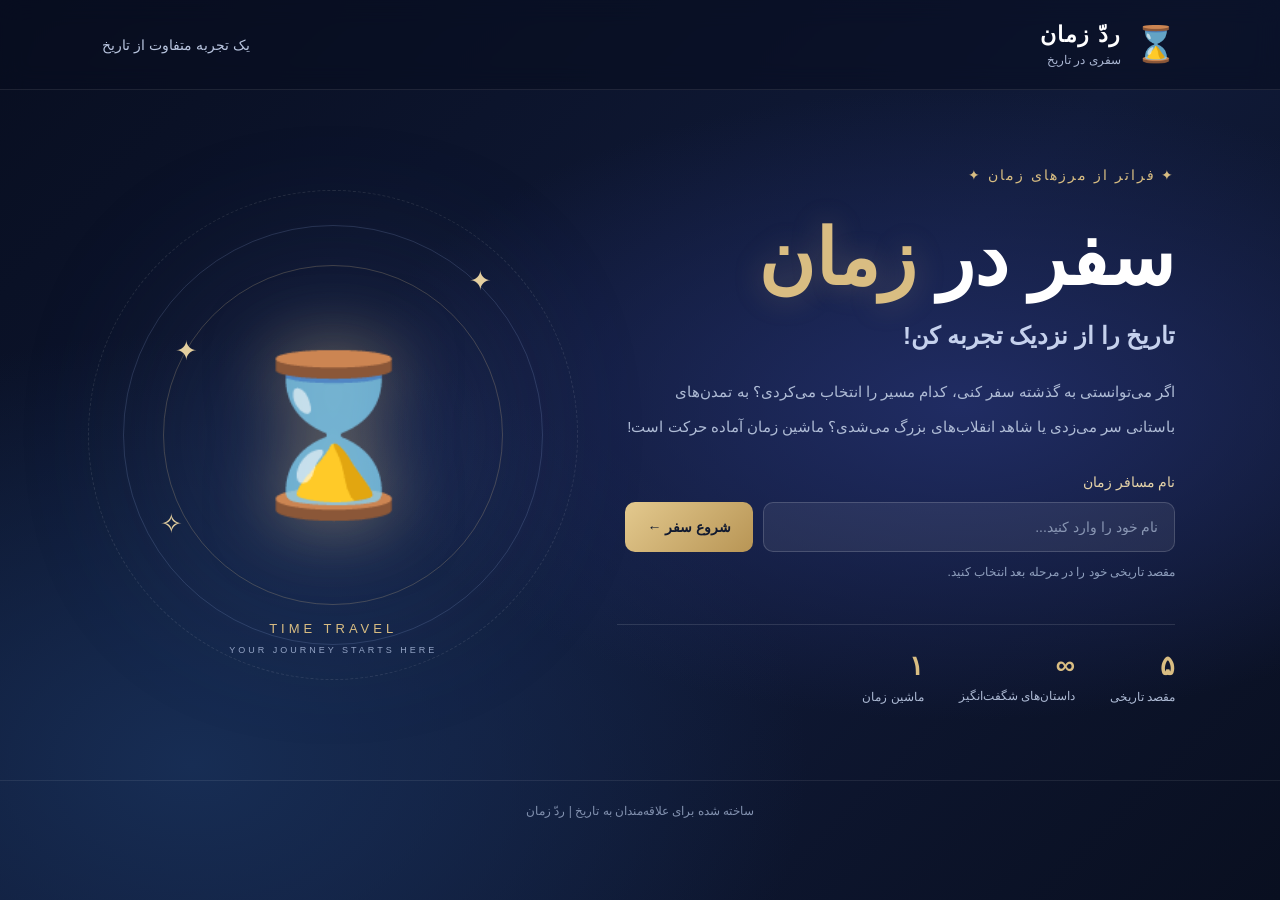
==== commit 8d892163: "fid page" ====
--- a/index.html
+++ b/index.html
@@ -6,8 +6,9 @@
 
     <title>ردّ زمان | سفر در تاریخ</title>
 
-    <link rel="stylesheet" href="index/style.css">
-<script src="index/script.js" defer></script>
+    <link rel="stylesheet" href="welcome.css">
+    <script src="welcome.js" defer></script>
+    
 </head>
 
 <body>
--- a/welcome.css
+++ b/welcome.css
@@ -0,0 +1,405 @@
+/* Welcome page — Time Travel */
+
+* {
+    margin: 0;
+    padding: 0;
+    box-sizing: border-box;
+}
+
+html {
+    scroll-behavior: smooth;
+}
+
+body {
+    min-height: 100vh;
+    font-family: Tahoma, Arial, sans-serif;
+    direction: rtl;
+    color: #f4f5ff;
+    background:
+        radial-gradient(ellipse at 75% 45%, #202c63 0%, transparent 45%),
+        radial-gradient(ellipse at 15% 85%, #172d54 0%, transparent 40%),
+        linear-gradient(135deg, #080e20, #101a38 55%, #090f20);
+    overflow-x: hidden;
+}
+
+/* Header */
+
+.welcome-header {
+    width: 100%;
+    min-height: 90px;
+    padding: 20px 8%;
+    display: flex;
+    align-items: center;
+    justify-content: space-between;
+    border-bottom: 1px solid rgba(255,255,255,.09);
+    background: rgba(8, 14, 32, .55);
+    backdrop-filter: blur(12px);
+}
+
+.brand {
+    display: flex;
+    align-items: center;
+    gap: 13px;
+    text-decoration: none;
+    color: #fff;
+}
+
+.brand-icon {
+    font-size: 35px;
+    color: #d4b77b;
+}
+
+.brand strong {
+    display: block;
+    font-size: 22px;
+    letter-spacing: 1px;
+}
+
+.brand small {
+    display: block;
+    margin-top: 5px;
+    color: #aab6d2;
+    font-size: 12px;
+}
+
+.header-text {
+    color: #b9c5df;
+    font-size: 14px;
+}
+
+/* Main layout */
+
+.welcome-container {
+    max-width: 1250px;
+    min-height: 690px;
+    margin: auto;
+    padding: 65px 7%;
+    display: grid;
+    grid-template-columns: 1.1fr .9fr;
+    align-items: center;
+    gap: 55px;
+}
+
+.welcome-content {
+    position: relative;
+    z-index: 2;
+}
+
+.eyebrow {
+    display: inline-block;
+    margin-bottom: 22px;
+    color: #d8bd82;
+    font-size: 14px;
+    letter-spacing: 2px;
+}
+
+.welcome-content h1 {
+    font-size: clamp(48px, 6vw, 78px);
+    font-weight: 800;
+    line-height: 1.4;
+    color: #fff;
+}
+
+.welcome-content h1 span {
+    color: #d9bd82;
+    text-shadow: 0 0 30px rgba(217,189,130,.25);
+}
+
+.welcome-content h2 {
+    margin-top: 10px;
+    font-size: 24px;
+    color: #c5d1ed;
+}
+
+.description {
+    max-width: 550px;
+    margin: 25px 0 30px;
+    color: #aebbd5;
+    font-size: 15px;
+    line-height: 2.3;
+}
+
+/* Welcome form */
+
+#welcomeForm {
+    max-width: 550px;
+}
+
+#welcomeForm label {
+    display: block;
+    margin-bottom: 12px;
+    color: #e5d3a8;
+    font-size: 14px;
+}
+
+.input-group {
+    display: flex;
+    gap: 10px;
+    width: 100%;
+}
+
+.input-group input {
+    flex: 1;
+    min-width: 0;
+    padding: 16px;
+    border: 1px solid rgba(255,255,255,.16);
+    border-radius: 10px;
+    outline: none;
+    background: rgba(255,255,255,.07);
+    color: #fff;
+    font-family: inherit;
+    font-size: 14px;
+    transition: .3s;
+}
+
+.input-group input::placeholder {
+    color: #8996b3;
+}
+
+.input-group input:focus {
+    border-color: #d9bd82;
+    box-shadow: 0 0 15px rgba(217,189,130,.15);
+}
+
+.input-group button {
+    padding: 15px 22px;
+    border: none;
+    border-radius: 10px;
+    background: linear-gradient(135deg, #e3c98e, #b89555);
+    color: #111a30;
+    font-family: inherit;
+    font-size: 14px;
+    font-weight: bold;
+    cursor: pointer;
+    transition: .3s;
+}
+
+.input-group button:hover {
+    transform: translateY(-3px);
+    box-shadow: 0 8px 25px rgba(217,189,130,.25);
+}
+
+#message {
+    margin-top: 13px;
+    color: #8f9fbd;
+    font-size: 12px;
+}
+
+/* Features */
+
+.features {
+    display: flex;
+    flex-wrap: wrap;
+    gap: 35px;
+    margin-top: 45px;
+    padding-top: 25px;
+    border-top: 1px solid rgba(255,255,255,.12);
+}
+
+.features div {
+    display: flex;
+    flex-direction: column;
+    gap: 8px;
+}
+
+.features strong {
+    color: #d9bd82;
+    font-size: 27px;
+}
+
+.features span {
+    color: #aebbd5;
+    font-size: 12px;
+}
+
+/* Time illustration */
+
+.time-visual {
+    position: relative;
+    min-height: 450px;
+    display: flex;
+    align-items: center;
+    justify-content: center;
+}
+
+.clock-glow {
+    position: absolute;
+    width: 260px;
+    height: 260px;
+    border-radius: 50%;
+    background: #526cb5;
+    filter: blur(100px);
+    opacity: .3;
+}
+
+.orbit {
+    position: absolute;
+    width: 340px;
+    height: 340px;
+    border: 1px solid rgba(217,189,130,.25);
+    border-radius: 50%;
+}
+
+.orbit-two {
+    width: 420px;
+    height: 420px;
+    border-color: rgba(160,181,235,.18);
+}
+
+.orbit-three {
+    width: 490px;
+    height: 490px;
+    border-style: dashed;
+    border-color: rgba(255,255,255,.1);
+}
+
+.hourglass {
+    position: relative;
+    z-index: 1;
+    font-size: 155px;
+    filter: drop-shadow(0 0 35px rgba(217,189,130,.5));
+    animation: float 4s ease-in-out infinite;
+}
+
+.time-label {
+    position: absolute;
+    bottom: 5px;
+    display: flex;
+    flex-direction: column;
+    align-items: center;
+    gap: 9px;
+    color: #d9bd82;
+    letter-spacing: 4px;
+    font-size: 13px;
+}
+
+.time-label small {
+    color: #94a4c5;
+    font-size: 9px;
+    letter-spacing: 3px;
+}
+
+.floating-star {
+    position: absolute;
+    color: #e4cf9f;
+    font-size: 27px;
+    animation: sparkle 3s ease-in-out infinite;
+}
+
+.star-one {
+    top: 55px;
+    right: 70px;
+}
+
+.star-two {
+    bottom: 120px;
+    left: 55px;
+    animation-delay: 1s;
+}
+
+.star-three {
+    top: 125px;
+    left: 70px;
+    animation-delay: 2s;
+}
+
+/* Footer */
+
+footer {
+    padding: 23px 15px;
+    text-align: center;
+    color: #8291af;
+    font-size: 12px;
+    border-top: 1px solid rgba(255,255,255,.08);
+}
+
+/* Animations */
+
+@keyframes float {
+    0%, 100% {
+        transform: translateY(0);
+    }
+    50% {
+        transform: translateY(-18px);
+    }
+}
+
+@keyframes sparkle {
+    0%, 100% {
+        opacity: .4;
+        transform: scale(.8);
+    }
+    50% {
+        opacity: 1;
+        transform: scale(1.2);
+    }
+}
+
+/* Responsive */
+
+@media (max-width: 850px) {
+    .welcome-container {
+        grid-template-columns: 1fr;
+        padding: 55px 7%;
+        gap: 20px;
+    }
+
+    .welcome-content {
+        text-align: center;
+    }
+
+    .description,
+    #welcomeForm {
+        margin-left: auto;
+        margin-right: auto;
+    }
+
+    .features {
+        justify-content: center;
+    }
+
+    .time-visual {
+        min-height: 390px;
+        transform: scale(.85);
+    }
+}
+
+@media (max-width: 500px) {
+    .welcome-header {
+        padding: 17px 5%;
+    }
+
+    .header-text {
+        font-size: 11px;
+    }
+
+    .welcome-content h1 {
+        font-size: 48px;
+    }
+
+    .welcome-content h2 {
+        font-size: 19px;
+    }
+
+    .input-group {
+        flex-direction: column;
+    }
+
+    .input-group button {
+        width: 100%;
+    }
+
+    .features {
+        gap: 22px;
+    }
+
+    .time-visual {
+        min-height: 320px;
+        transform: scale(.7);
+    }
+
+    .orbit-three {
+        width: 430px;
+        height: 430px;
+    }
+}
